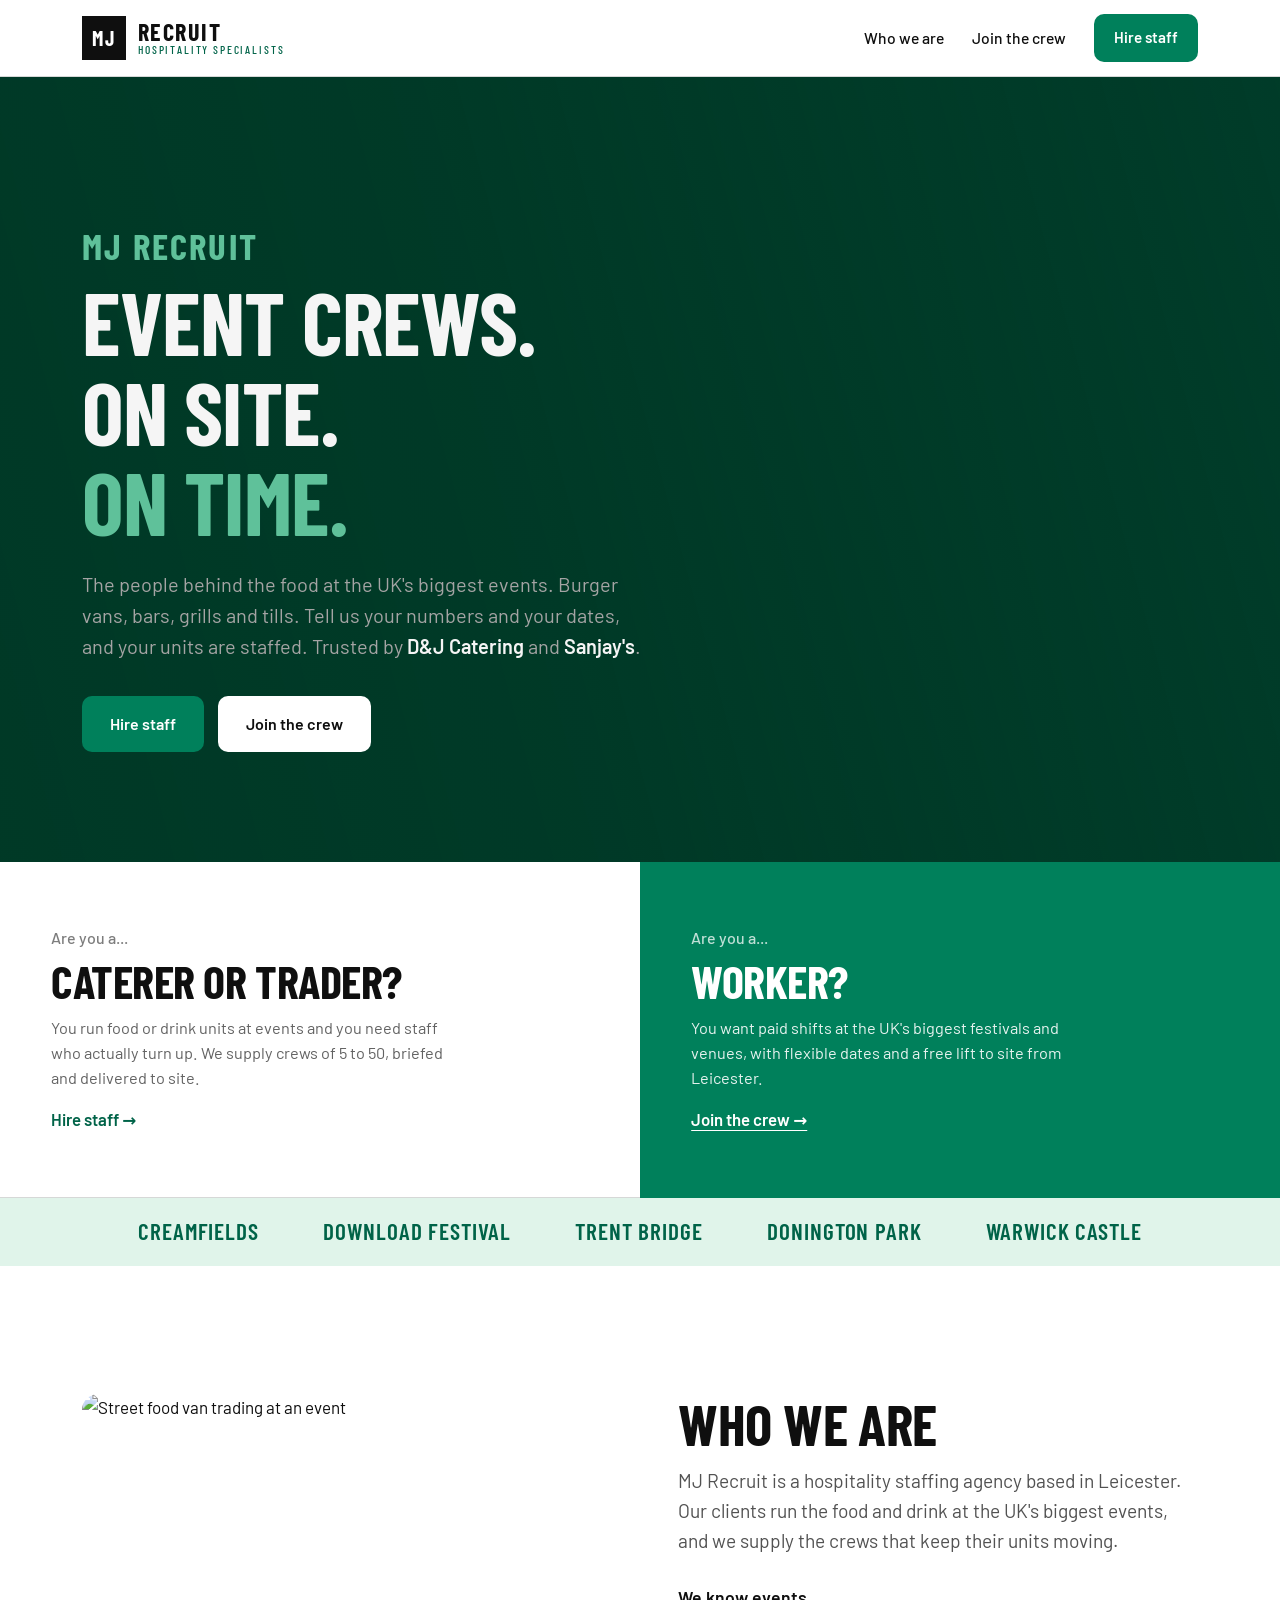
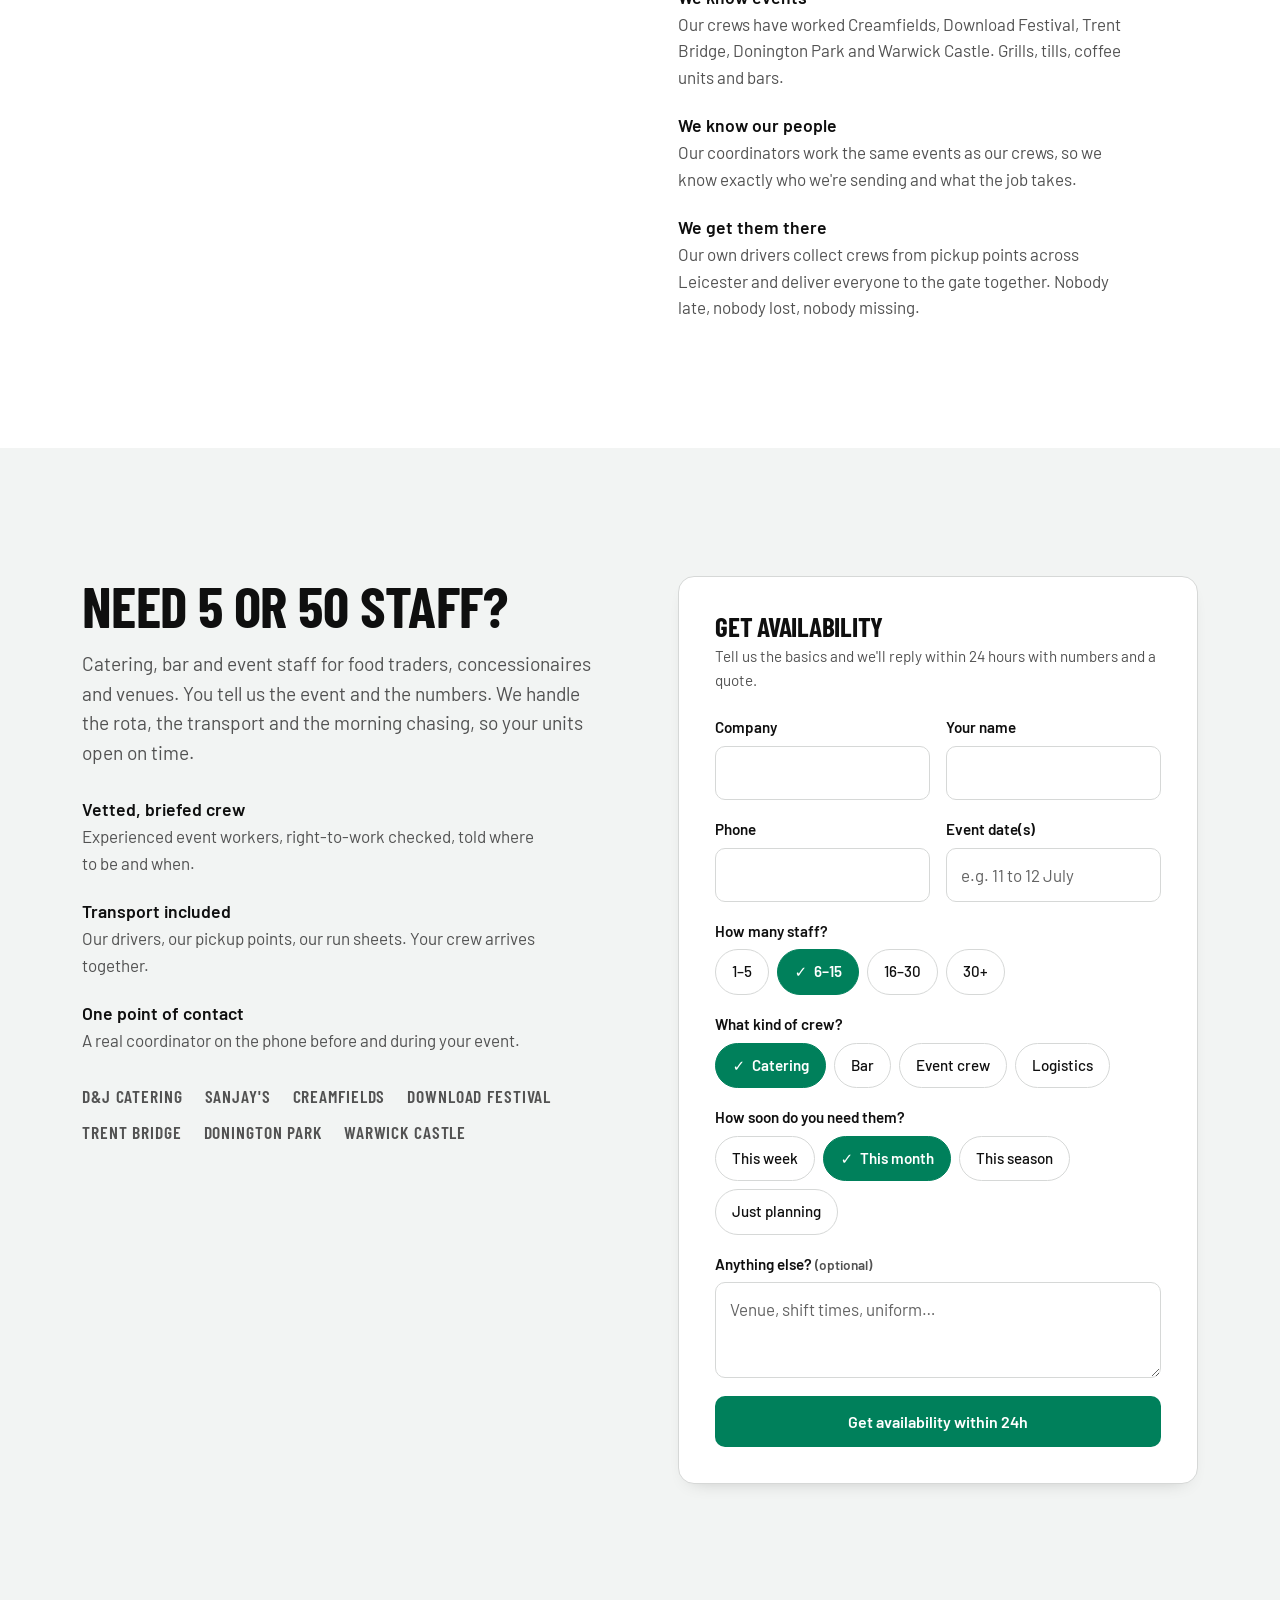
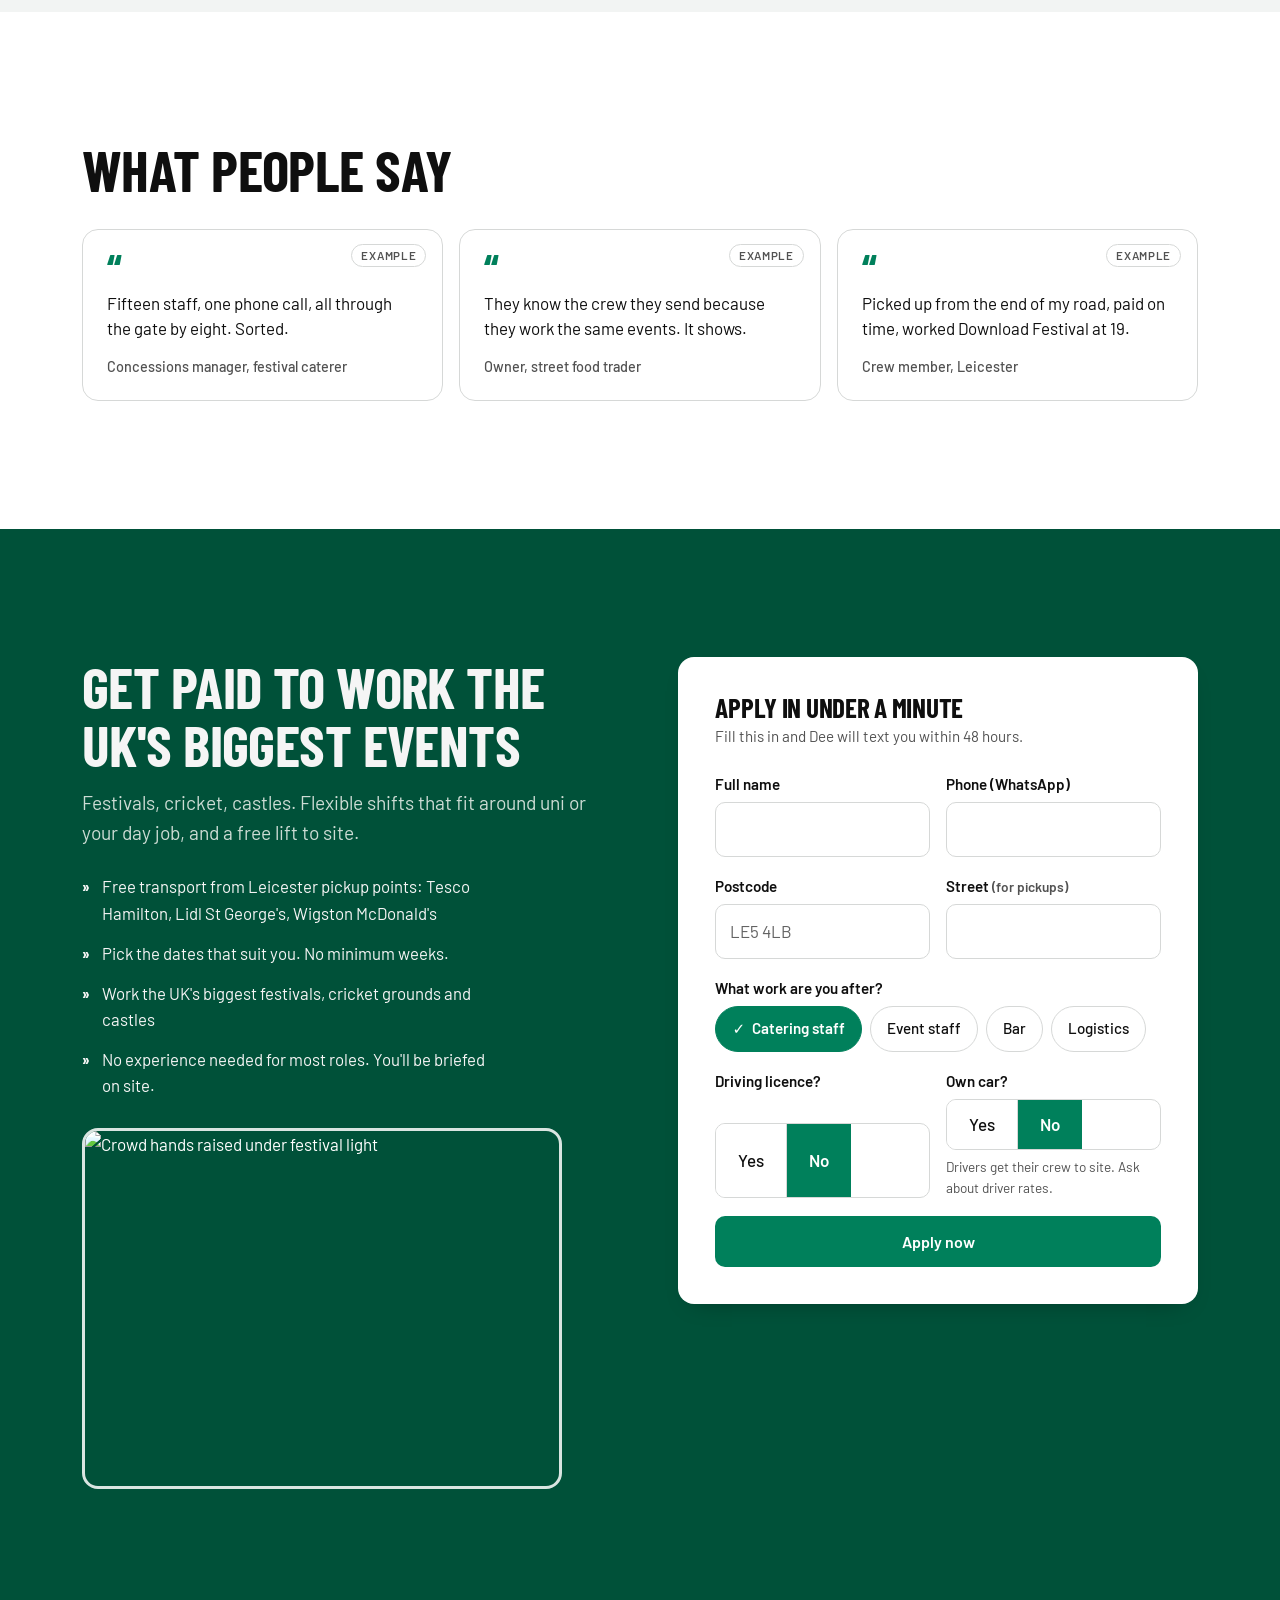
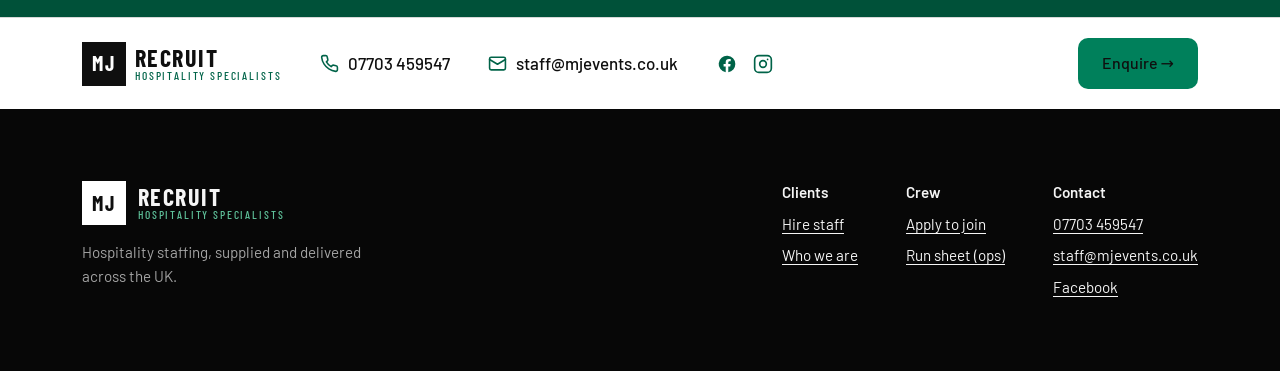
==== index.html @ 88cf54e8 "Apply full critique fixes: app truth + safety, honest WhatsApp submit, polish Run sheet can no longe" ====
<!DOCTYPE html>
<html lang="en-GB">
<head>
<meta charset="UTF-8">
<meta name="viewport" content="width=device-width, initial-scale=1.0">
<title>MJ Recruit · Hospitality staffing for the UK's biggest events</title>
<meta name="description" content="MJ Recruit supplies the crews behind the food at the UK's biggest events. Staff for catering units, bars and grills at Creamfields, Download Festival, Trent Bridge and more. Based in Leicester.">
<meta property="og:title" content="MJ Recruit · Event crews. On site. On time.">
<meta property="og:description" content="Staff for catering units, bars and grills at the UK's biggest events. Crews supplied and delivered to site. Trusted by D&J Catering.">
<meta property="og:type" content="website">
<meta property="og:url" content="https://frompaulxam-gif.github.io/mj-recruitment/">
<meta property="og:image" content="https://images.unsplash.com/photo-1470229722913-7c0e2dbbafd3?auto=format&fit=crop&w=1200&h=630&q=70">
<meta name="twitter:card" content="summary_large_image">
<link rel="icon" href="data:image/svg+xml,%3Csvg xmlns='http://www.w3.org/2000/svg' viewBox='0 0 64 64'%3E%3Crect width='64' height='64' fill='%23161616'/%3E%3Ctext x='32' y='42' font-family='Arial, Helvetica, sans-serif' font-size='24' font-weight='bold' fill='%23ffffff' text-anchor='middle' letter-spacing='1'%3EMJ%3C/text%3E%3C/svg%3E">
<link rel="preconnect" href="https://fonts.googleapis.com">
<link rel="preconnect" href="https://fonts.gstatic.com" crossorigin>
<link href="https://fonts.googleapis.com/css2?family=Barlow+Condensed:wght@500;600;700&family=Barlow:wght@400;500;600&display=swap" rel="stylesheet">
<link rel="stylesheet" href="assets/style.css">
<link rel="stylesheet" href="assets/site.css">
<style>
  .hero .photo { --hero-img: url("https://images.unsplash.com/photo-1470229722913-7c0e2dbbafd3?auto=format&fit=crop&w=1600&q=70"); }
</style>
</head>
<body>

<header class="site-header">
  <div class="inner">
    <a class="mark" href="#top" aria-label="MJ Recruit home">
      <span class="mj-box" aria-hidden="true">MJ</span>
      <span class="wordmark">Recruit<small>Hospitality specialists</small></span>
    </a>
    <nav class="site-nav" aria-label="Main">
      <a class="nav-link nav-secondary" href="#about">Who we are</a>
      <a class="nav-link" href="#crew">Join the crew</a>
      <a class="btn btn-brand" href="#clients">Hire staff</a>
    </nav>
  </div>
</header>

<main id="top">

  <!-- ============ HERO ============ -->
  <section class="hero on-dark">
    <div class="photo" role="img" aria-label="Festival crowd under stage lights"></div>
    <div class="inner">
      <p class="brand-line">MJ Recruit</p>
      <h1>Event crews.<br>On site.<br><span class="hl">On time.</span></h1>
      <p class="sub">The people behind the food at the UK's biggest events. Burger vans,
        bars, grills and tills. Tell us your numbers and your dates, and your units are
        staffed. Trusted by <strong>D&amp;J Catering</strong> and <strong>Sanjay's</strong>.</p>
      <div class="cta-row">
        <a class="btn btn-brand" href="#clients">Hire staff</a>
        <a class="btn btn-light" href="#crew">Join the crew</a>
      </div>
    </div>
  </section>

  <!-- ============ TWO DOORS ============ -->
  <section class="doors" aria-label="Choose your path">
    <a class="door door-dark" href="#clients">
      <small>Are you a...</small>
      <h2>Caterer or trader?</h2>
      <p>You run food or drink units at events and you need staff who actually turn up.
        We supply crews of 5 to 50, briefed and delivered to site.</p>
      <span class="go">Hire staff →</span>
    </a>
    <a class="door door-green" href="#crew">
      <small>Are you a...</small>
      <h2>Worker?</h2>
      <p>You want paid shifts at the UK's biggest festivals and venues, with flexible
        dates and a free lift to site from Leicester.</p>
      <span class="go">Join the crew →</span>
    </a>
  </section>

  <div class="venues" aria-label="Events our crews have worked">
    <div class="row">
      <span>Creamfields</span>
      <span>Download Festival</span>
      <span>Trent Bridge</span>
      <span>Donington Park</span>
      <span>Warwick Castle</span>
    </div>
  </div>

  <!-- ============ WHO WE ARE ============ -->
  <section class="band" id="about">
    <div class="inner split">
      <div class="about-photo reveal">
        <img src="https://images.unsplash.com/photo-1565123409695-7b5ef63a2efb?auto=format&fit=crop&w=1200&q=80"
             alt="Street food van trading at an event" loading="lazy">
      </div>
      <div class="reveal">
        <h2>Who we are</h2>
        <p class="lede">MJ Recruit is a hospitality staffing agency based in Leicester.
          Our clients run the food and drink at the UK's biggest events, and we supply
          the crews that keep their units moving.</p>
        <div class="points">
          <p class="pt"><strong>We know events</strong>
            <span>Our crews have worked Creamfields, Download Festival, Trent Bridge,
            Donington Park and Warwick Castle. Grills, tills, coffee units and bars.</span></p>
          <p class="pt"><strong>We know our people</strong>
            <span>Our coordinators work the same events as our crews, so we know exactly
            who we're sending and what the job takes.</span></p>
          <p class="pt"><strong>We get them there</strong>
            <span>Our own drivers collect crews from pickup points across Leicester and
            deliver everyone to the gate together. Nobody late, nobody lost, nobody missing.</span></p>
        </div>
      </div>
    </div>
  </section>

  <!-- ============ FOR CLIENTS ============ -->
  <section class="band band-alt" id="clients">
    <div class="inner split">
      <div class="sticky-copy reveal">
        <h2>Need 5 or 50 staff?</h2>
        <p class="lede">Catering, bar and event staff for food traders, concessionaires
          and venues. You tell us the event and the numbers. We handle the rota, the
          transport and the morning chasing, so your units open on time.</p>
        <div class="points">
          <p class="pt"><strong>Vetted, briefed crew</strong>
            <span>Experienced event workers, right-to-work checked, told where to be and when.</span></p>
          <p class="pt"><strong>Transport included</strong>
            <span>Our drivers, our pickup points, our run sheets. Your crew arrives together.</span></p>
          <p class="pt"><strong>One point of contact</strong>
            <span>A real coordinator on the phone before and during your event.</span></p>
        </div>
        <p class="client-names" aria-label="Clients and venues">
          <span>D&amp;J Catering</span><span>Sanjay's</span><span>Creamfields</span>
          <span>Download Festival</span><span>Trent Bridge</span>
          <span>Donington Park</span><span>Warwick Castle</span>
        </p>
      </div>

      <div class="form-card reveal">
        <h3>Get availability</h3>
        <p class="reply-note">Tell us the basics and we'll reply within 24 hours with numbers and a quote.</p>
        <form id="client-form" novalidate>
          <div class="grid2">
            <div class="field">
              <label for="cf-company">Company</label>
              <input id="cf-company" name="company" autocomplete="organization" required>
              <span class="err-msg">Needed so we know who's asking</span>
            </div>
            <div class="field">
              <label for="cf-name">Your name</label>
              <input id="cf-name" name="name" autocomplete="name" required>
              <span class="err-msg">Please add your name</span>
            </div>
            <div class="field">
              <label for="cf-phone">Phone</label>
              <input id="cf-phone" name="phone" type="tel" autocomplete="tel" inputmode="tel" required>
              <span class="err-msg">We reply by phone, so please add a number</span>
            </div>
            <div class="field">
              <label for="cf-date">Event date(s)</label>
              <input id="cf-date" name="dates" placeholder="e.g. 11 to 12 July">
            </div>
          </div>
          <div class="field">
            <label>How many staff?</label>
            <div class="chips" data-single>
              <button type="button" class="chip" aria-pressed="false">1–5</button>
              <button type="button" class="chip" aria-pressed="true">6–15</button>
              <button type="button" class="chip" aria-pressed="false">16–30</button>
              <button type="button" class="chip" aria-pressed="false">30+</button>
            </div>
          </div>
          <div class="field">
            <label>What kind of crew?</label>
            <div class="chips">
              <button type="button" class="chip" aria-pressed="true">Catering</button>
              <button type="button" class="chip" aria-pressed="false">Bar</button>
              <button type="button" class="chip" aria-pressed="false">Event crew</button>
              <button type="button" class="chip" aria-pressed="false">Logistics</button>
            </div>
          </div>
          <div class="field">
            <label>How soon do you need them?</label>
            <div class="chips" data-single>
              <button type="button" class="chip" aria-pressed="false">This week</button>
              <button type="button" class="chip" aria-pressed="true">This month</button>
              <button type="button" class="chip" aria-pressed="false">This season</button>
              <button type="button" class="chip" aria-pressed="false">Just planning</button>
            </div>
          </div>
          <div class="field">
            <label for="cf-notes">Anything else? <span class="hint">(optional)</span></label>
            <textarea id="cf-notes" name="notes" placeholder="Venue, shift times, uniform…"></textarea>
          </div>
          <button class="btn btn-brand" type="submit" style="width:100%">Get availability within 24h</button>
        </form>
        <div class="form-success" role="status">
          <h3>Ready to send ✓</h3>
          <p>Tap below and your enquiry lands straight in MJ's WhatsApp. You'll hear back within 24 hours with availability and a quote.</p>
          <p class="echo" style="font-size: 0.9rem; color: var(--muted); margin-top: 8px;"></p>
          <a class="btn btn-brand wa-send" href="https://wa.me/447703459547" style="margin-top: 16px; width: 100%;">Send on WhatsApp</a>
          <p style="font-size: 0.88rem; margin-top: 12px;">No WhatsApp? <a class="mail-send" href="mailto:staff@mjevents.co.uk">Email it instead</a></p>
        </div>
      </div>
    </div>
  </section>

  <!-- ============ WHAT CLIENTS SAY ============
  Example quotes with generic attributions. Swap for real ones from D&J /
  Sanjay's / crew as they arrive; never attribute an invented quote to a
  real named company. -->
  <section class="band" id="reviews">
    <div class="inner">
      <h2 class="reveal">What people say</h2>
      <div class="quotes reveal">
        <blockquote class="q">
          <span class="ex">example</span>
          Fifteen staff, one phone call, all through the gate by eight. Sorted.
          <footer>Concessions manager, festival caterer</footer>
        </blockquote>
        <blockquote class="q">
          <span class="ex">example</span>
          They know the crew they send because they work the same events. It shows.
          <footer>Owner, street food trader</footer>
        </blockquote>
        <blockquote class="q">
          <span class="ex">example</span>
          Picked up from the end of my road, paid on time, worked Download Festival at 19.
          <footer>Crew member, Leicester</footer>
        </blockquote>
      </div>
    </div>
  </section>

  <!-- ============ JOIN THE CREW ============ -->
  <section class="band band-brand on-dark" id="crew">
    <div class="inner split">
      <div class="sticky-copy reveal">
        <h2>Get paid to work the UK's biggest events</h2>
        <p class="lede">Festivals, cricket, castles. Flexible shifts that fit around uni
          or your day job, and a free lift to site.</p>
        <ul class="perks">
          <li>Free transport from Leicester pickup points: Tesco Hamilton, Lidl St George's, Wigston McDonald's</li>
          <li>Pick the dates that suit you. No minimum weeks.</li>
          <li>Work the UK's biggest festivals, cricket grounds and castles</li>
          <li>No experience needed for most roles. You'll be briefed on site.</li>
        </ul>
        <div class="crew-photo" style="margin-top: 30px; max-width: 480px;">
          <img src="https://images.unsplash.com/photo-1478147427282-58a87a120781?auto=format&fit=crop&w=1200&q=80"
               alt="Crowd hands raised under festival light" loading="lazy">
        </div>
      </div>

      <div class="form-card reveal">
        <h3>Apply in under a minute</h3>
        <p class="reply-note">Fill this in and Dee will text you within 48 hours.</p>
        <form id="crew-form" novalidate>
          <div class="grid2">
            <div class="field">
              <label for="wf-name">Full name</label>
              <input id="wf-name" name="name" autocomplete="name" required>
              <span class="err-msg">Please add your name</span>
            </div>
            <div class="field">
              <label for="wf-phone">Phone (WhatsApp)</label>
              <input id="wf-phone" name="phone" type="tel" autocomplete="tel" inputmode="tel" required>
              <span class="err-msg">We sort shifts on WhatsApp, so we need your number</span>
            </div>
            <div class="field">
              <label for="wf-postcode">Postcode</label>
              <input id="wf-postcode" name="postcode" autocomplete="postal-code" placeholder="LE5 4LB" required>
              <span class="err-msg">Needed to plan your nearest pickup point</span>
            </div>
            <div class="field">
              <label for="wf-street">Street <span class="hint">(for pickups)</span></label>
              <input id="wf-street" name="street" autocomplete="street-address">
            </div>
          </div>
          <div class="field">
            <label>What work are you after?</label>
            <div class="chips">
              <button type="button" class="chip" aria-pressed="true">Catering staff</button>
              <button type="button" class="chip" aria-pressed="false">Event staff</button>
              <button type="button" class="chip" aria-pressed="false">Bar</button>
              <button type="button" class="chip" aria-pressed="false">Logistics</button>
            </div>
          </div>
          <div class="grid2">
            <div class="field">
              <label id="lbl-licence">Driving licence?</label>
              <div class="seg" role="group" aria-labelledby="lbl-licence">
                <button type="button" aria-pressed="false">Yes</button>
                <button type="button" aria-pressed="true">No</button>
              </div>
            </div>
            <div class="field">
              <label id="lbl-car">Own car?</label>
              <div class="seg" role="group" aria-labelledby="lbl-car">
                <button type="button" aria-pressed="false">Yes</button>
                <button type="button" aria-pressed="true">No</button>
              </div>
              <span class="hint">Drivers get their crew to site. Ask about driver rates.</span>
            </div>
          </div>
          <button class="btn btn-brand" type="submit" style="width:100%">Apply now</button>
        </form>
        <div class="form-success" role="status">
          <h3>Ready to send ✓</h3>
          <p>Tap below and your application lands straight in MJ's WhatsApp. Dee will text you back within 48 hours about your first dates.</p>
          <p class="echo" style="font-size: 0.9rem; color: var(--muted); margin-top: 8px;"></p>
          <a class="btn btn-brand wa-send" href="https://wa.me/447703459547" style="margin-top: 16px; width: 100%;">Send application on WhatsApp</a>
          <p style="font-size: 0.88rem; margin-top: 12px;">No WhatsApp? <a class="mail-send" href="mailto:staff@mjevents.co.uk">Email it instead</a></p>
        </div>
      </div>
    </div>
  </section>

</main>

<!-- ============ CONTACT BAR ============ -->
<div class="contact-bar">
  <div class="inner">
    <a class="mark" href="#top" aria-label="MJ Recruit home">
      <span class="mj-box" aria-hidden="true">MJ</span>
      <span class="wordmark">Recruit<small>Hospitality specialists</small></span>
    </a>
    <a href="tel:+447703459547">
      <svg viewBox="0 0 24 24" width="19" height="19" fill="none" stroke="currentColor" stroke-width="2" stroke-linecap="round" stroke-linejoin="round" aria-hidden="true"><path d="M22 16.92v3a2 2 0 0 1-2.18 2 19.79 19.79 0 0 1-8.63-3.07 19.5 19.5 0 0 1-6-6 19.79 19.79 0 0 1-3.07-8.67A2 2 0 0 1 4.11 2h3a2 2 0 0 1 2 1.72c.13.96.36 1.9.7 2.81a2 2 0 0 1-.45 2.11L8.09 9.91a16 16 0 0 0 6 6l1.27-1.27a2 2 0 0 1 2.11-.45c.91.34 1.85.57 2.81.7A2 2 0 0 1 22 16.92z"/></svg>
      07703 459547</a>
    <a href="mailto:staff@mjevents.co.uk">
      <svg viewBox="0 0 24 24" width="19" height="19" fill="none" stroke="currentColor" stroke-width="2" stroke-linecap="round" stroke-linejoin="round" aria-hidden="true"><rect x="2" y="4" width="20" height="16" rx="2"/><path d="m22 7-10 6L2 7"/></svg>
      staff@mjevents.co.uk</a>
    <span class="icons">
      <a href="https://www.facebook.com/eventstreetfoodcatering/" aria-label="Facebook">
        <svg viewBox="0 0 24 24" width="20" height="20" fill="currentColor" aria-hidden="true"><path d="M22 12a10 10 0 1 0-11.56 9.88v-6.99H7.9V12h2.54V9.8c0-2.5 1.49-3.89 3.77-3.89 1.09 0 2.23.2 2.23.2v2.46h-1.26c-1.24 0-1.63.77-1.63 1.56V12h2.78l-.45 2.89h-2.33v6.99A10 10 0 0 0 22 12z"/></svg></a>
      <a href="#" aria-label="Instagram (coming soon)" title="Instagram coming soon — swap in the real handle here">
        <svg viewBox="0 0 24 24" width="20" height="20" fill="none" stroke="currentColor" stroke-width="2" stroke-linecap="round" stroke-linejoin="round" aria-hidden="true"><rect x="2" y="2" width="20" height="20" rx="5"/><circle cx="12" cy="12" r="4"/><line x1="17.5" y1="6.5" x2="17.5" y2="6.5"/></svg></a>
    </span>
    <a class="btn btn-brand" href="#clients">Enquire →</a>
  </div>
</div>

<footer class="site-footer">
  <div class="inner">
    <div>
      <a class="mark mark-inverse" href="#top">
        <span class="mj-box" aria-hidden="true">MJ</span>
        <span class="wordmark">Recruit<small>Hospitality specialists</small></span>
      </a>
      <p style="margin-top: 16px; max-width: 34ch;">Hospitality staffing, supplied and delivered across the UK.</p>
    </div>
    <div class="cols">
      <div>
        <strong>Clients</strong>
        <a href="#clients">Hire staff</a>
        <a href="#about">Who we are</a>
      </div>
      <div>
        <strong>Crew</strong>
        <a href="#crew">Apply to join</a>
        <a href="app.html">Run sheet (ops)</a>
      </div>
      <div>
        <strong>Contact</strong>
        <a href="tel:+447703459547">07703 459547</a>
        <a href="mailto:staff@mjevents.co.uk">staff@mjevents.co.uk</a>
        <a href="https://www.facebook.com/eventstreetfoodcatering/">Facebook</a>
      </div>
    </div>
  </div>
</footer>

<script src="assets/site.js?v=3"></script>
</body>
</html>
---- assets/style.css ----
/* MJ Recruit — design tokens + shared styles
   Colorway: green, white, black (matches the real MJ Recruit logo).

   BRAND GREEN: current values are matched by eye to the logo image.
   When the official logo file arrives, swap the four --brand* values below.
   The logo's "HOSPITALITY SPECIALISTS" tag samples close to a soft teal
   (roughly oklch(0.73 0.06 205)); the site uses a deeper green for
   contrast-safe buttons. Only these four lines need to change. */

:root {
  --bg:         oklch(1 0 0);
  --surface:    oklch(0.965 0.002 170);
  --ink:        oklch(0.17 0 0);
  --muted:      oklch(0.44 0 0);
  --brand:      oklch(0.53 0.115 165);  /* primary green — carries WHITE text (4.9:1) */
  --brand-soft: oklch(0.95 0.025 165);
  --brand-deep: oklch(0.44 0.10 168);   /* green for links/labels on white */
  --brand-bright: oklch(0.74 0.11 165); /* green accents on dark surfaces */
  --navy:       oklch(0.20 0 0);        /* badge black */
  --tarmac:     oklch(0.13 0 0);
  --tarmac-2:   oklch(0.19 0 0);
  --tarmac-3:   oklch(0.26 0 0);
  --line:       oklch(0.88 0.003 170);
  --line-dark:  oklch(0.30 0 0);
  --ok:         oklch(0.55 0.12 150);
  --warn:       oklch(0.58 0.16 30);
  --on-dark:    oklch(0.97 0 0);
  --on-dark-muted: oklch(0.72 0 0);

  --font-display: "Barlow Condensed", "Arial Narrow", sans-serif;
  --font-body: "Barlow", system-ui, sans-serif;

  --radius-ctl: 10px;
  --radius-card: 16px;

  --z-sticky: 20;
  --z-sheet-backdrop: 30;
  --z-sheet: 40;
  --z-toast: 50;

  --ease-out: cubic-bezier(0.22, 1, 0.36, 1);
}

* { margin: 0; padding: 0; box-sizing: border-box; }

[hidden] { display: none !important; }

html { scroll-behavior: smooth; }
@media (prefers-reduced-motion: reduce) { html { scroll-behavior: auto; } }

body {
  font-family: var(--font-body);
  font-size: 17px;
  line-height: 1.55;
  color: var(--ink);
  background: var(--bg);
  -webkit-font-smoothing: antialiased;
}

img { max-width: 100%; display: block; }

h1, h2, h3 {
  font-family: var(--font-display);
  font-weight: 700;
  line-height: 1.02;
  letter-spacing: -0.01em;
  text-wrap: balance;
  text-transform: uppercase;
}

p { max-width: 68ch; }

a { color: var(--brand-deep); text-decoration-thickness: 1px; text-underline-offset: 3px; }
a:hover { text-decoration-thickness: 2px; }

:focus-visible {
  outline: 3px solid var(--brand);
  outline-offset: 2px;
  border-radius: 4px;
}

::selection { background: var(--brand); color: #fff; }

/* ---------- Wordmark (recreates the MJ Recruit logo lockup) ---------- */

.mark {
  display: inline-flex;
  align-items: center;
  gap: 12px;
  text-decoration: none;
  color: inherit;
}
.mark .mj-box {
  width: 44px; height: 44px;
  background: var(--ink);
  color: #fff;
  display: grid; place-items: center;
  flex: none;
  font-family: var(--font-display);
  font-weight: 700;
  font-size: 1.3rem;
  letter-spacing: 0.08em;
}
.mark .wordmark {
  font-family: var(--font-display);
  font-weight: 700;
  font-size: 1.5rem;
  letter-spacing: 0.06em;
  text-transform: uppercase;
  line-height: 0.95;
}
.mark .wordmark small {
  display: block;
  font-weight: 500;
  font-size: 0.72rem;
  letter-spacing: 0.16em;
  color: var(--brand-deep);
}
/* inverse lockup for dark surfaces */
.mark-inverse .mj-box { background: #fff; color: var(--ink); }
.mark-inverse .wordmark { color: var(--on-dark); }
.mark-inverse .wordmark small { color: var(--brand-bright); }

/* ---------- Buttons ---------- */

.btn {
  display: inline-flex;
  align-items: center;
  justify-content: center;
  gap: 8px;
  font-family: var(--font-body);
  font-weight: 600;
  font-size: 1rem;
  padding: 14px 26px;
  border-radius: var(--radius-ctl);
  border: 2px solid transparent;
  cursor: pointer;
  text-decoration: none;
  transition: transform 120ms var(--ease-out), background 150ms, border-color 150ms, opacity 150ms;
  min-height: 48px;
}
.btn:active { transform: scale(0.98); }
.btn-brand { background: var(--brand); color: #fff; }
.btn-brand:hover { background: oklch(0.49 0.12 165); }
.btn-outline { background: transparent; color: inherit; border-color: currentColor; }
.btn-outline:hover { border-color: var(--brand); color: var(--brand-deep); }
.on-dark .btn-outline:hover { color: var(--brand-bright); }
.btn-light { background: #fff; color: var(--ink); }
.btn-light:hover { background: oklch(0.92 0.005 170); }
.btn-dark { background: var(--tarmac); color: var(--on-dark); }
.btn-dark:hover { background: var(--tarmac-2); }
.btn[disabled] { opacity: 0.45; cursor: not-allowed; }
.btn:focus-visible { outline-offset: 3px; }

/* ---------- Forms ---------- */

.field { display: grid; gap: 6px; margin-bottom: 18px; }
.field label { font-weight: 600; font-size: 0.95rem; }
.field .hint { font-size: 0.85rem; color: var(--muted); }
.field input, .field select, .field textarea {
  font: inherit;
  color: var(--ink);
  padding: 13px 14px;
  border: 1.5px solid var(--line);
  border-radius: var(--radius-ctl);
  background: var(--bg);
  width: 100%;
  min-height: 48px;
  transition: border-color 150ms;
}
.field textarea { min-height: 96px; resize: vertical; }
.field input::placeholder, .field textarea::placeholder { color: oklch(0.50 0 0); }
.field input:focus, .field select:focus, .field textarea:focus {
  outline: none;
  border-color: var(--brand-deep);
  box-shadow: 0 0 0 3px oklch(0.55 0.12 165 / 0.25);
}
.field input.error { border-color: var(--warn); }
.field .err-msg { font-size: 0.9rem; font-weight: 500; color: var(--warn); display: none; }
.field.has-error .err-msg { display: block; }

/* Chip groups — selection over free text (uxify 2.8) */
.chips { display: flex; flex-wrap: wrap; gap: 8px; }
.chip {
  font: inherit;
  font-weight: 500;
  font-size: 0.95rem;
  padding: 10px 16px;
  border-radius: 999px;
  border: 1.5px solid var(--line);
  background: var(--bg);
  color: var(--ink);
  cursor: pointer;
  min-height: 44px;
  display: inline-flex;
  align-items: center;
  gap: 7px;
  transition: background 130ms, border-color 130ms, transform 120ms var(--ease-out);
}
.chip:active { transform: scale(0.96); }
.chip[aria-pressed="true"] {
  background: var(--brand);
  border-color: var(--brand);
  color: #fff;
  font-weight: 600;
}
.chip[aria-pressed="true"]::before { content: "✓"; font-weight: 700; }

/* Toggle pair (yes/no) */
.seg {
  display: inline-flex;
  border: 1.5px solid var(--line);
  border-radius: var(--radius-ctl);
  overflow: hidden;
}
.seg button {
  font: inherit; font-weight: 500;
  padding: 11px 22px;
  min-height: 46px;
  background: var(--bg);
  border: none;
  cursor: pointer;
  color: var(--ink);
}
.seg button + button { border-left: 1.5px solid var(--line); }
.seg button[aria-pressed="true"] { background: var(--brand); color: #fff; font-weight: 600; }

/* Success state */
.form-success {
  display: none;
  text-align: left;
  padding: 28px;
  border: 1.5px solid var(--ok);
  border-radius: var(--radius-card);
  background: oklch(0.97 0.02 150);
}
.form-success h3 { font-size: 1.6rem; margin-bottom: 6px; }
.form-success p { color: var(--muted); }
form.submitted { display: none; }
form.submitted + .form-success { display: block; }

/* ---------- Toast ---------- */
.toast {
  position: fixed;
  left: 50%; bottom: 24px;
  transform: translateX(-50%) translateY(8px);
  background: var(--tarmac);
  color: var(--on-dark);
  padding: 12px 20px;
  border-radius: 999px;
  font-weight: 500;
  z-index: var(--z-toast);
  opacity: 0;
  pointer-events: none;
  transition: opacity 200ms, transform 200ms var(--ease-out);
}
.toast.show { opacity: 1; transform: translateX(-50%) translateY(0); }

@media (prefers-reduced-motion: reduce) {
  .btn, .chip, .toast { transition: opacity 150ms; }
  .btn:active, .chip:active { transform: none; }
}
---- assets/site.css ----
/* Marketing page styles */

/* ---------- Header (white, like the logo's home turf) ---------- */
.site-header {
  position: sticky;
  top: 0;
  z-index: var(--z-sticky);
  background: var(--bg);
  color: var(--ink);
  border-bottom: 1px solid var(--line);
}
.site-header .inner {
  max-width: 1180px;
  margin: 0 auto;
  padding: 14px clamp(18px, 4vw, 32px);
  display: flex;
  align-items: center;
  gap: 24px;
}
.site-nav { margin-left: auto; display: flex; align-items: center; gap: clamp(14px, 2.5vw, 28px); }
.site-nav a.nav-link {
  color: var(--ink);
  text-decoration: none;
  font-weight: 500;
  font-size: 0.98rem;
}
.site-nav a.nav-link:hover { color: var(--brand-deep); }
.site-nav .btn { padding: 10px 18px; min-height: 42px; font-size: 0.95rem; white-space: nowrap; }
@media (max-width: 560px) {
  .site-nav a.nav-secondary { display: none; }
  .mark .wordmark { font-size: 1.3rem; }
  .mark .mj-box { width: 40px; height: 40px; font-size: 1.15rem; }
}

/* ---------- Hero ---------- */
.hero {
  position: relative;
  background: oklch(0.32 0.075 168);
  color: var(--on-dark);
  overflow: hidden;
}
.hero .photo {
  position: absolute;
  inset: 0;
  z-index: 0;
  background-image: var(--hero-img);
  background-size: cover;
  background-position: center 30%;
  filter: grayscale(1) contrast(1.05);
}
.hero::before {
  content: "";
  position: absolute;
  inset: 0;
  z-index: 1;
  background: linear-gradient(75deg, oklch(0.30 0.075 168 / 0.97) 0%, oklch(0.30 0.075 168 / 0.86) 42%, oklch(0.30 0.075 168 / 0.45) 100%);
}
.hero .inner { z-index: 2; }
.hero .sub { color: oklch(0.90 0.02 165); }
.hero .inner {
  position: relative;
  max-width: 1180px;
  margin: 0 auto;
  padding: clamp(72px, 12vw, 150px) clamp(18px, 4vw, 32px) clamp(56px, 9vw, 110px);
}
.hero .brand-line {
  font-family: var(--font-display);
  font-weight: 700;
  font-size: clamp(1.5rem, 3.5vw, 2.3rem);
  line-height: 1;
  text-transform: uppercase;
  letter-spacing: 0.06em;
  color: var(--brand-bright);
  margin-bottom: 14px;
}
.hero h1 {
  font-size: clamp(3.1rem, 9.5vw, 5.5rem);
  max-width: 12ch;
}
.hero h1 .hl { color: var(--brand-bright); }
.hero .sub {
  margin-top: 22px;
  font-size: clamp(1.05rem, 2vw, 1.25rem);
  color: var(--on-dark-muted);
  max-width: 52ch;
}
.hero .sub strong { color: var(--on-dark); font-weight: 600; }
.hero .cta-row { margin-top: 34px; display: flex; flex-wrap: wrap; gap: 14px; }

.hero .inner > * { animation: hero-rise 640ms var(--ease-out) backwards; }
.hero .inner > *:nth-child(2) { animation-delay: 90ms; }
.hero .inner > *:nth-child(3) { animation-delay: 180ms; }
.hero .inner > *:nth-child(4) { animation-delay: 270ms; }
@keyframes hero-rise {
  from { opacity: 0; transform: translateY(18px); }
  to { opacity: 1; transform: none; }
}
@media (prefers-reduced-motion: reduce) {
  .hero .inner > * { animation: none; }
}

/* Venue ticker */
.venues {
  background: var(--brand-soft);
  padding: 16px 0;
  overflow: hidden;
}
.venues .row span { color: var(--brand-deep); }
.venues .row {
  display: flex;
  flex-wrap: wrap;
  justify-content: center;
  column-gap: clamp(24px, 5vw, 64px);
  row-gap: 4px;
  max-width: 1180px;
  margin: 0 auto;
  padding: 0 18px;
  font-family: var(--font-display);
  font-weight: 600;
  font-size: clamp(1.05rem, 2.4vw, 1.45rem);
  text-transform: uppercase;
  letter-spacing: 0.04em;
}
.venues .row span::after { content: ""; }

/* ---------- Shared band layout ---------- */
.band { padding: clamp(64px, 10vw, 128px) 0; }
.band .inner { max-width: 1180px; margin: 0 auto; padding: 0 clamp(18px, 4vw, 32px); }
.band h2 { font-size: clamp(2.2rem, 5.5vw, 3.6rem); margin-bottom: 14px; }
.band .lede { font-size: clamp(1.05rem, 2vw, 1.2rem); color: var(--muted); max-width: 56ch; }

.band-dark { background: var(--tarmac); color: var(--on-dark); }
.band-dark .lede { color: var(--on-dark-muted); }
.band-brand { background: oklch(0.38 0.09 168); color: var(--on-dark); }
.band-brand .lede { color: oklch(0.88 0.02 165); }
.band-brand .points .pt span { color: oklch(0.85 0.02 165); }
.band-alt { background: var(--surface); }

/* ---------- Client band ---------- */
.split {
  display: grid;
  gap: clamp(36px, 6vw, 80px);
  grid-template-columns: 1fr;
  align-items: start;
}
@media (min-width: 880px) {
  .split { grid-template-columns: 1fr 1fr; }
  .split .sticky-copy { position: sticky; top: 96px; }
}
.points { margin-top: 28px; display: grid; gap: 22px; max-width: 46ch; }
.points .pt strong { display: block; font-size: 1.1rem; font-weight: 600; }
.points .pt span { color: var(--muted); }
.band-dark .points .pt span { color: var(--on-dark-muted); }

.client-names {
  margin-top: 30px;
  font-family: var(--font-display);
  font-weight: 600;
  text-transform: uppercase;
  letter-spacing: 0.05em;
  font-size: 1.1rem;
  color: var(--muted);
  display: flex; flex-wrap: wrap; gap: 8px 22px;
}

.form-card {
  background: var(--bg);
  color: var(--ink); /* the card is white even inside dark/green bands */
  border: 1.5px solid var(--line);
  border-radius: var(--radius-card);
  padding: clamp(22px, 4vw, 36px);
  box-shadow: 0 8px 20px -14px oklch(0 0 0 / 0.30);
}
.form-card h3 { font-size: 1.7rem; margin-bottom: 4px; }
.form-card .reply-note { color: var(--muted); font-size: 0.95rem; margin-bottom: 24px; }
.form-card .grid2 { display: grid; gap: 0 16px; grid-template-columns: 1fr; }
@media (min-width: 520px) { .form-card .grid2 { grid-template-columns: 1fr 1fr; } }

/* ---------- Crew band (amber) ---------- */
.band-brand .crew-photo {
  border-radius: var(--radius-card);
  overflow: hidden;
  border: 3px solid oklch(1 0 0 / 0.85);
}
.band-brand .crew-photo img { filter: brightness(1.15); }
.band-brand .crew-photo img { width: 100%; height: 100%; object-fit: cover; aspect-ratio: 4/3; }
.perks { margin-top: 26px; display: grid; gap: 14px; font-size: 1.05rem; max-width: 46ch; }
.perks li { list-style: none; display: flex; gap: 12px; align-items: baseline; }
.perks li::before {
  content: "»";
  font-family: var(--font-display);
  font-weight: 700;
  flex: none;
}
.band-brand .form-card { border-color: transparent; box-shadow: 0 10px 24px -16px oklch(0 0 0 / 0.45); }


/* ---------- Quotes ---------- */
.quotes {
  display: grid;
  gap: 16px;
  grid-template-columns: repeat(auto-fit, minmax(280px, 1fr));
  margin-top: 30px;
}
.quotes .q {
  background: var(--bg);
  border: 1.5px solid var(--line);
  border-radius: var(--radius-card);
  padding: 26px 24px 22px;
  font-size: 1.06rem;
  line-height: 1.5;
}
.quotes .q::before {
  content: "“";
  display: block;
  font-family: var(--font-display);
  font-weight: 700;
  font-size: 2.6rem;
  line-height: 0.6;
  color: var(--brand);
  margin-bottom: 10px;
}
.quotes .q footer {
  margin-top: 14px;
  color: var(--muted);
  font-size: 0.9rem;
  font-weight: 500;
}
.quotes .q { position: relative; }
.quotes .q .ex {
  position: absolute;
  top: 14px; right: 16px;
  font-size: 0.72rem;
  font-weight: 600;
  letter-spacing: 0.06em;
  text-transform: uppercase;
  color: var(--muted);
  border: 1px solid var(--line);
  border-radius: 999px;
  padding: 2px 9px;
}

/* ---------- Two doors (Are you a...) ---------- */
.doors { display: grid; grid-template-columns: 1fr; }
@media (min-width: 760px) { .doors { grid-template-columns: 1fr 1fr; } }
.door {
  display: block;
  padding: clamp(36px, 6vw, 64px) clamp(18px, 4vw, 56px);
  text-decoration: none;
  transition: filter 150ms;
}
.door:hover { filter: brightness(1.12); }
.door small {
  display: block;
  font-weight: 500;
  font-size: 1rem;
  opacity: 0.75;
  margin-bottom: 6px;
}
.door h2 { font-size: clamp(2rem, 4.5vw, 2.9rem); margin-bottom: 10px; }
.door p { margin-bottom: 16px; max-width: 44ch; font-size: 1.02rem; opacity: 0.9; }
.door .go { font-weight: 600; font-size: 1.05rem; }
.door-dark { background: var(--bg); color: var(--ink); border-bottom: 1px solid var(--line); }
.door-dark small { color: var(--muted); }
.door-dark p { color: var(--muted); }
.door-dark .go { color: var(--brand-deep); }
.door-green { background: var(--brand); color: #fff; }
.door-green .go { color: #fff; text-decoration: underline; text-underline-offset: 4px; }

/* ---------- About photo ---------- */
.about-photo img {
  width: 100%;
  border-radius: var(--radius-card);
  aspect-ratio: 4/3;
  object-fit: cover;
}

/* ---------- Contact bar (pre-footer, D&J style) ---------- */
.contact-bar {
  background: var(--bg);
  border-top: 1px solid var(--line);
  padding: 20px 0;
}
.contact-bar .inner {
  max-width: 1180px;
  margin: 0 auto;
  padding: 0 clamp(18px, 4vw, 32px);
  display: flex;
  align-items: center;
  flex-wrap: wrap;
  gap: 18px clamp(18px, 3vw, 40px);
}
.contact-bar a { color: var(--ink); text-decoration: none; font-weight: 500; display: inline-flex; align-items: center; gap: 9px; }
.contact-bar a:hover { color: var(--brand-deep); }
.contact-bar a svg { color: var(--brand-deep); flex: none; }
.contact-bar .icons { display: flex; gap: 16px; }
.contact-bar .btn { margin-left: auto; padding: 11px 22px; min-height: 44px; }
@media (max-width: 720px) {
  .contact-bar .btn { margin-left: 0; width: 100%; }
}

/* ---------- Footer ---------- */
.site-footer {
  background: var(--tarmac);
  color: var(--on-dark-muted);
  padding: clamp(40px, 7vw, 72px) 0;
  font-size: 0.95rem;
}
.site-footer .inner {
  max-width: 1180px; margin: 0 auto; padding: 0 clamp(18px, 4vw, 32px);
  display: flex; flex-wrap: wrap; gap: 32px; justify-content: space-between; align-items: flex-start;
}
.site-footer a { color: var(--on-dark); }
.site-footer a:hover { color: var(--brand); }
.site-footer .cols { display: flex; flex-wrap: wrap; gap: 48px; }
.site-footer .cols div { display: grid; gap: 8px; align-content: start; }
.site-footer .cols strong { color: var(--on-dark); font-weight: 600; }

/* Scroll reveals — enhance visible content, never gate it */
.reveal { opacity: 1; transform: none; }
@media (prefers-reduced-motion: no-preference) {
  .reveal.pending { opacity: 0; transform: translateY(16px); }
  .reveal.shown {
    opacity: 1; transform: none;
    transition: opacity 500ms var(--ease-out), transform 500ms var(--ease-out);
  }
}
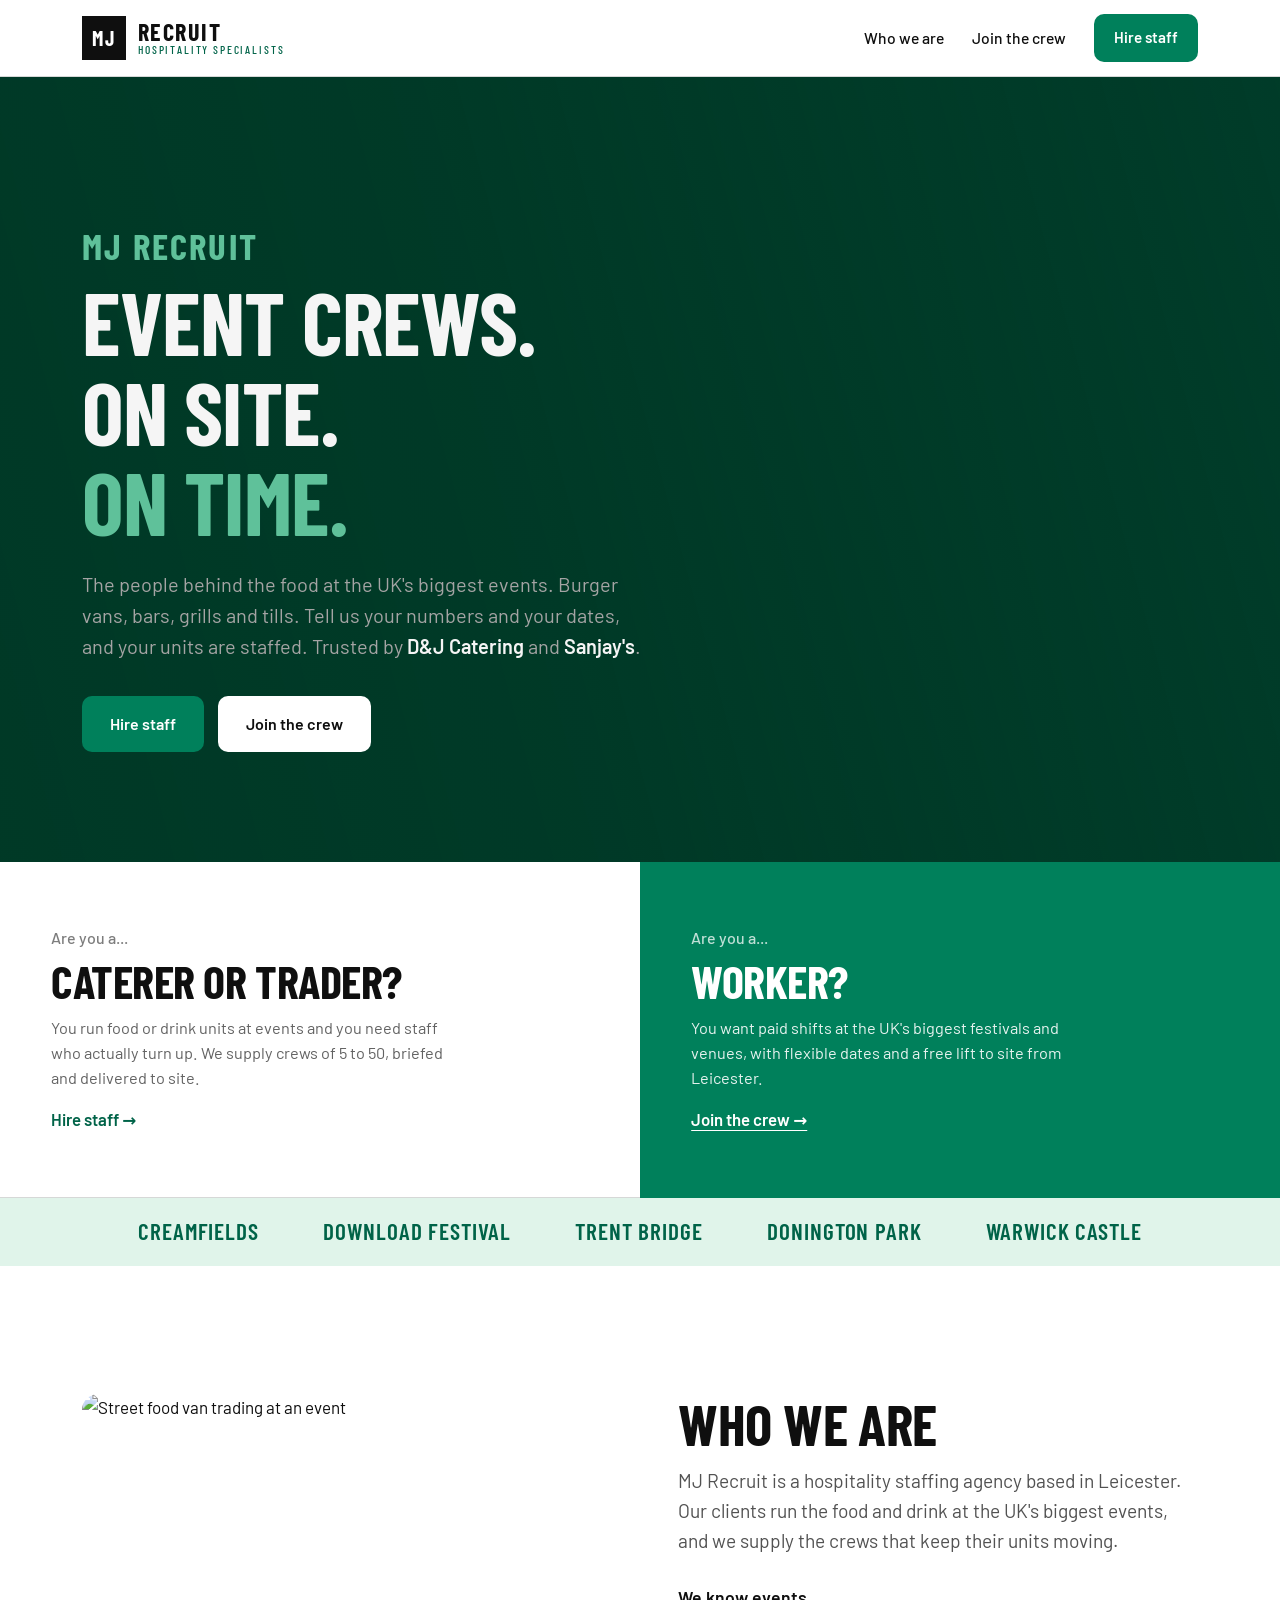
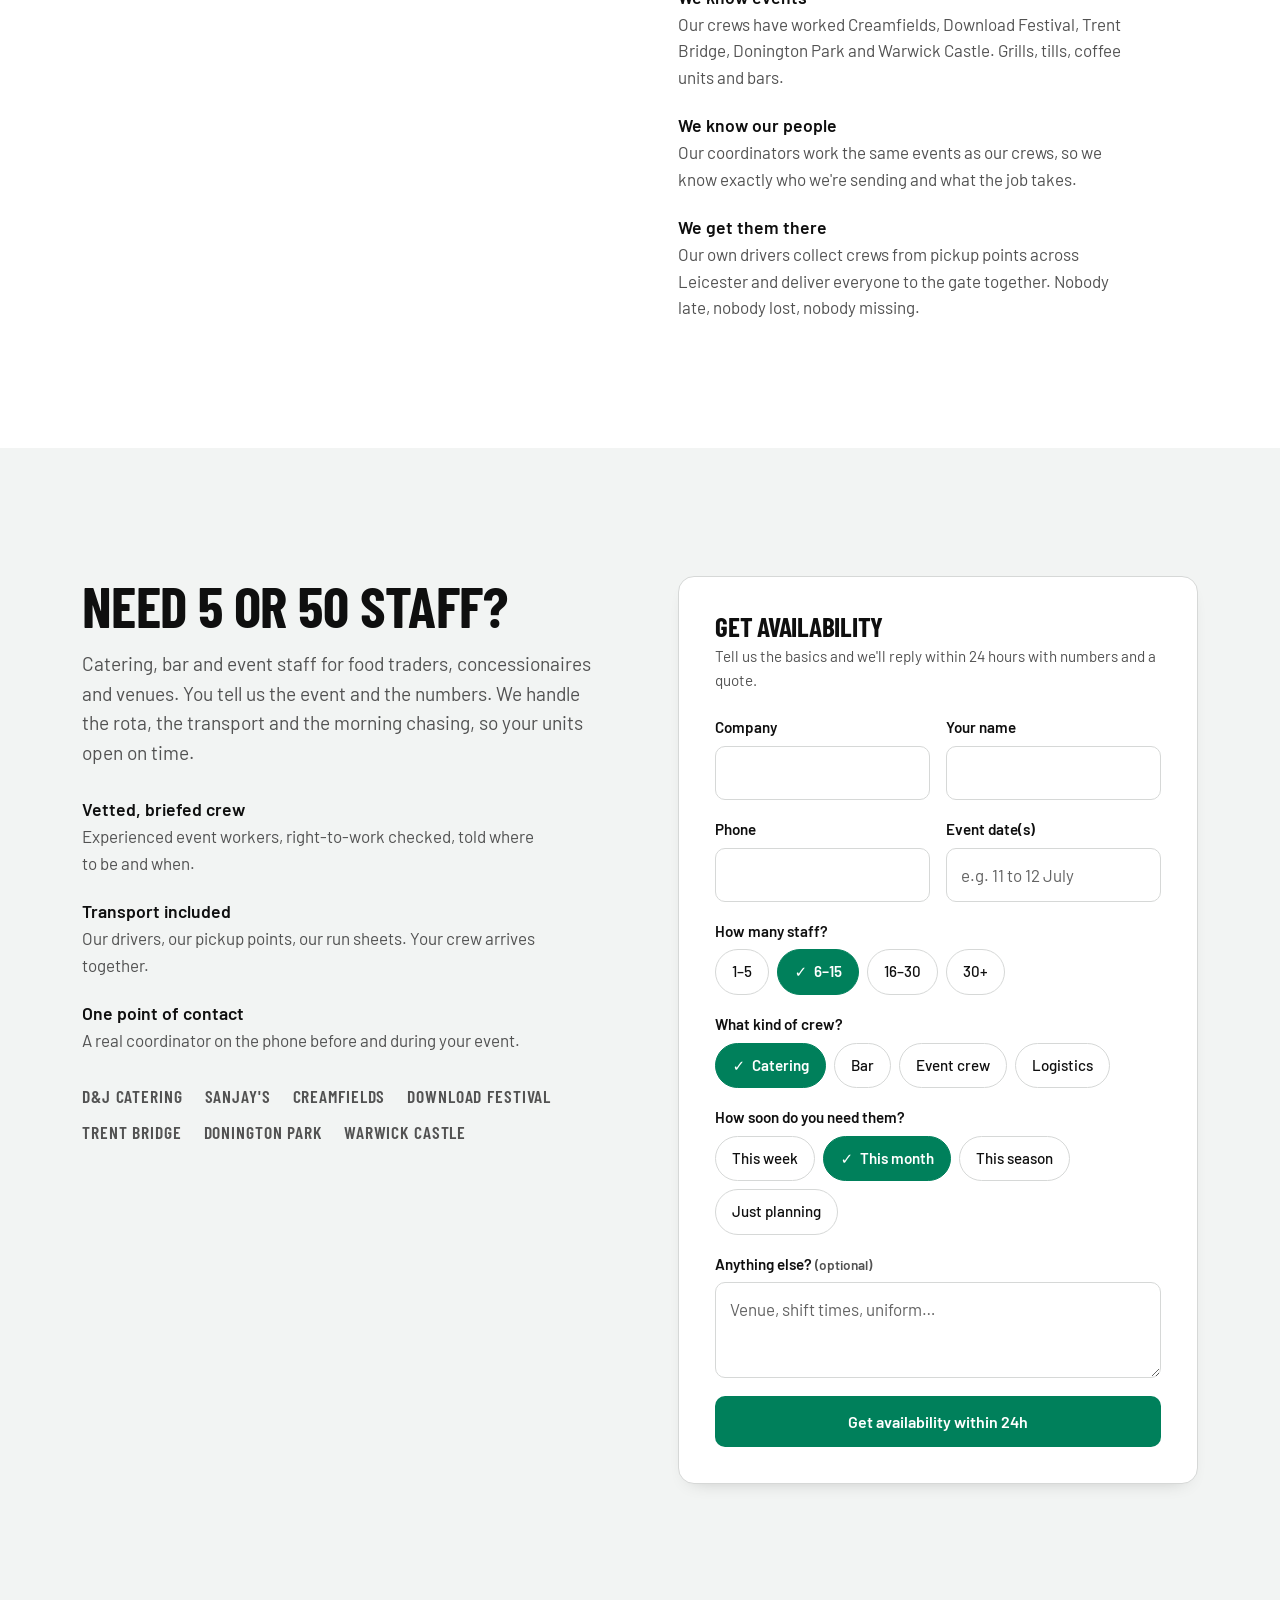
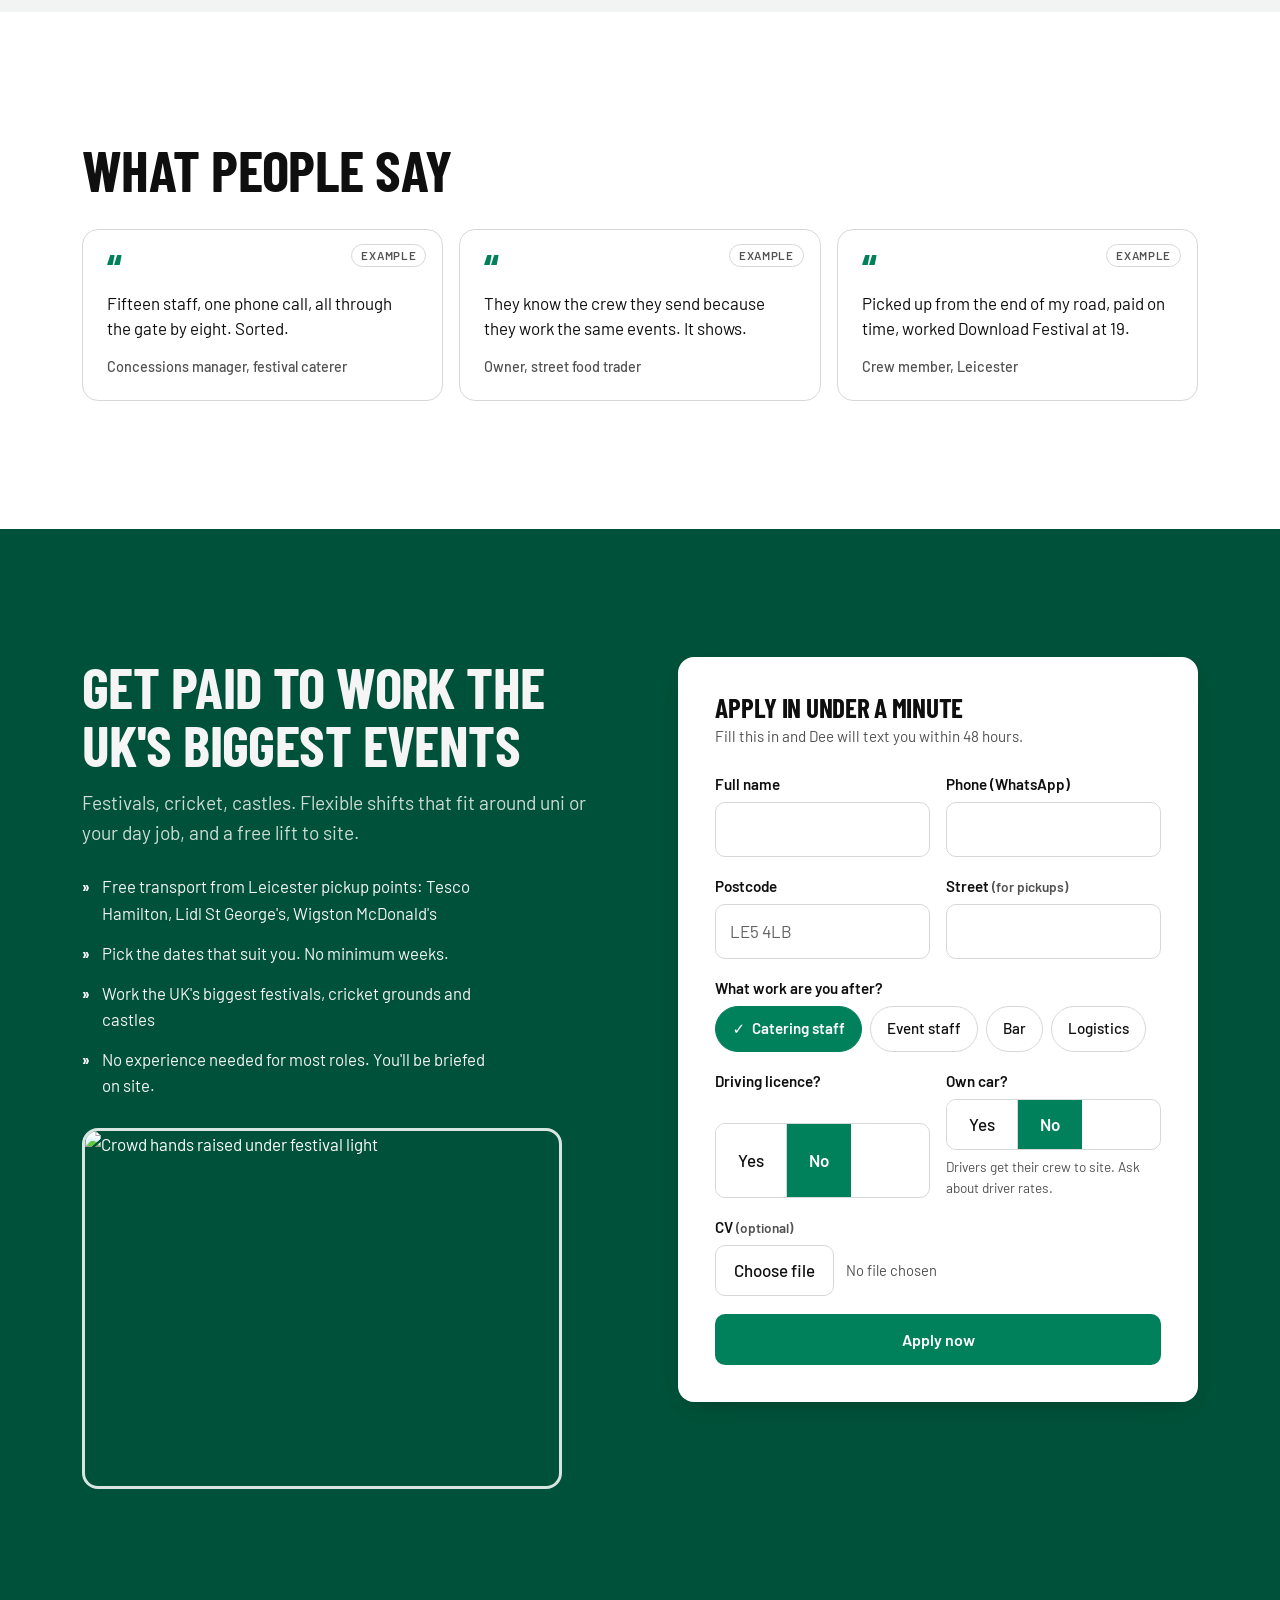
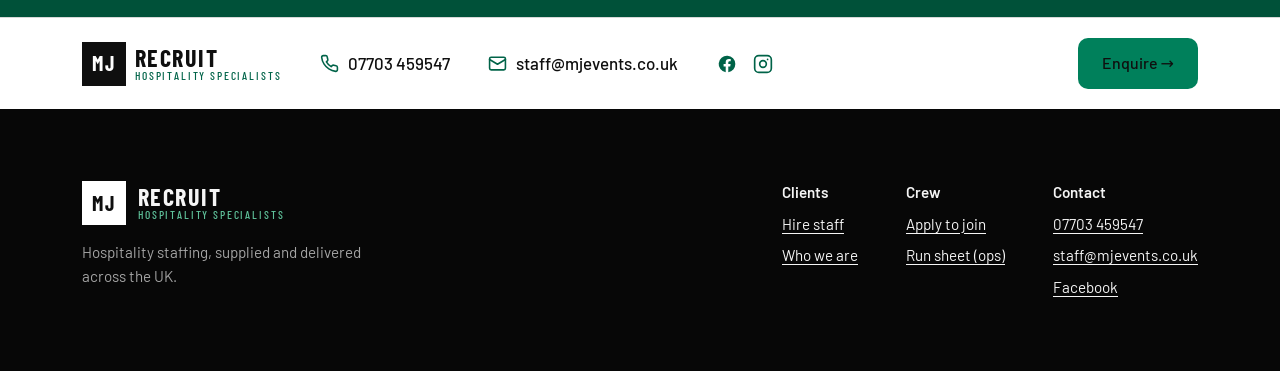
==== commit 3c3de42a: "Optional CV upload on the worker application Styled picker (Choose file / filename / Change file). T" ====
--- a/index.html
+++ b/index.html
@@ -299,12 +299,21 @@
               <span class="hint">Drivers get their crew to site. Ask about driver rates.</span>
             </div>
           </div>
+          <div class="field">
+            <label for="wf-cv">CV <span class="hint">(optional)</span></label>
+            <div class="file-pick">
+              <button type="button" class="file-btn" id="wf-cv-btn">Choose file</button>
+              <span class="file-name" id="wf-cv-name">No file chosen</span>
+              <input type="file" id="wf-cv" accept=".pdf,.doc,.docx,.txt,.rtf,.pages" hidden>
+            </div>
+          </div>
           <button class="btn btn-brand" type="submit" style="width:100%">Apply now</button>
         </form>
         <div class="form-success" role="status">
           <h3>Ready to send ✓</h3>
           <p>Tap below and your application lands straight in MJ's WhatsApp. Dee will text you back within 48 hours about your first dates.</p>
           <p class="echo" style="font-size: 0.9rem; color: var(--muted); margin-top: 8px;"></p>
+          <p class="cv-note" hidden style="font-size: 0.9rem; color: var(--muted); margin-top: 8px;"></p>
           <a class="btn btn-brand wa-send" href="https://wa.me/447703459547" style="margin-top: 16px; width: 100%;">Send application on WhatsApp</a>
           <p style="font-size: 0.88rem; margin-top: 12px;">No WhatsApp? <a class="mail-send" href="mailto:staff@mjevents.co.uk">Email it instead</a></p>
         </div>
--- a/assets/style.css
+++ b/assets/style.css
@@ -176,6 +176,19 @@
   box-shadow: 0 0 0 3px oklch(0.55 0.12 165 / 0.25);
 }
 .field input.error { border-color: var(--warn); }
+
+/* File picker (CV upload) */
+.file-pick { display: flex; align-items: center; gap: 12px; }
+.file-btn {
+  font: inherit; font-weight: 500;
+  padding: 11px 18px; min-height: 46px;
+  border: 1.5px solid var(--line); border-radius: var(--radius-ctl);
+  background: var(--bg); color: var(--ink);
+  cursor: pointer;
+  flex: none;
+}
+.file-btn:hover { border-color: var(--brand-deep); color: var(--brand-deep); }
+.file-name { font-size: 0.92rem; color: var(--muted); overflow: hidden; text-overflow: ellipsis; white-space: nowrap; }
 .field .err-msg { font-size: 0.9rem; font-weight: 500; color: var(--warn); display: none; }
 .field.has-error .err-msg { display: block; }
 
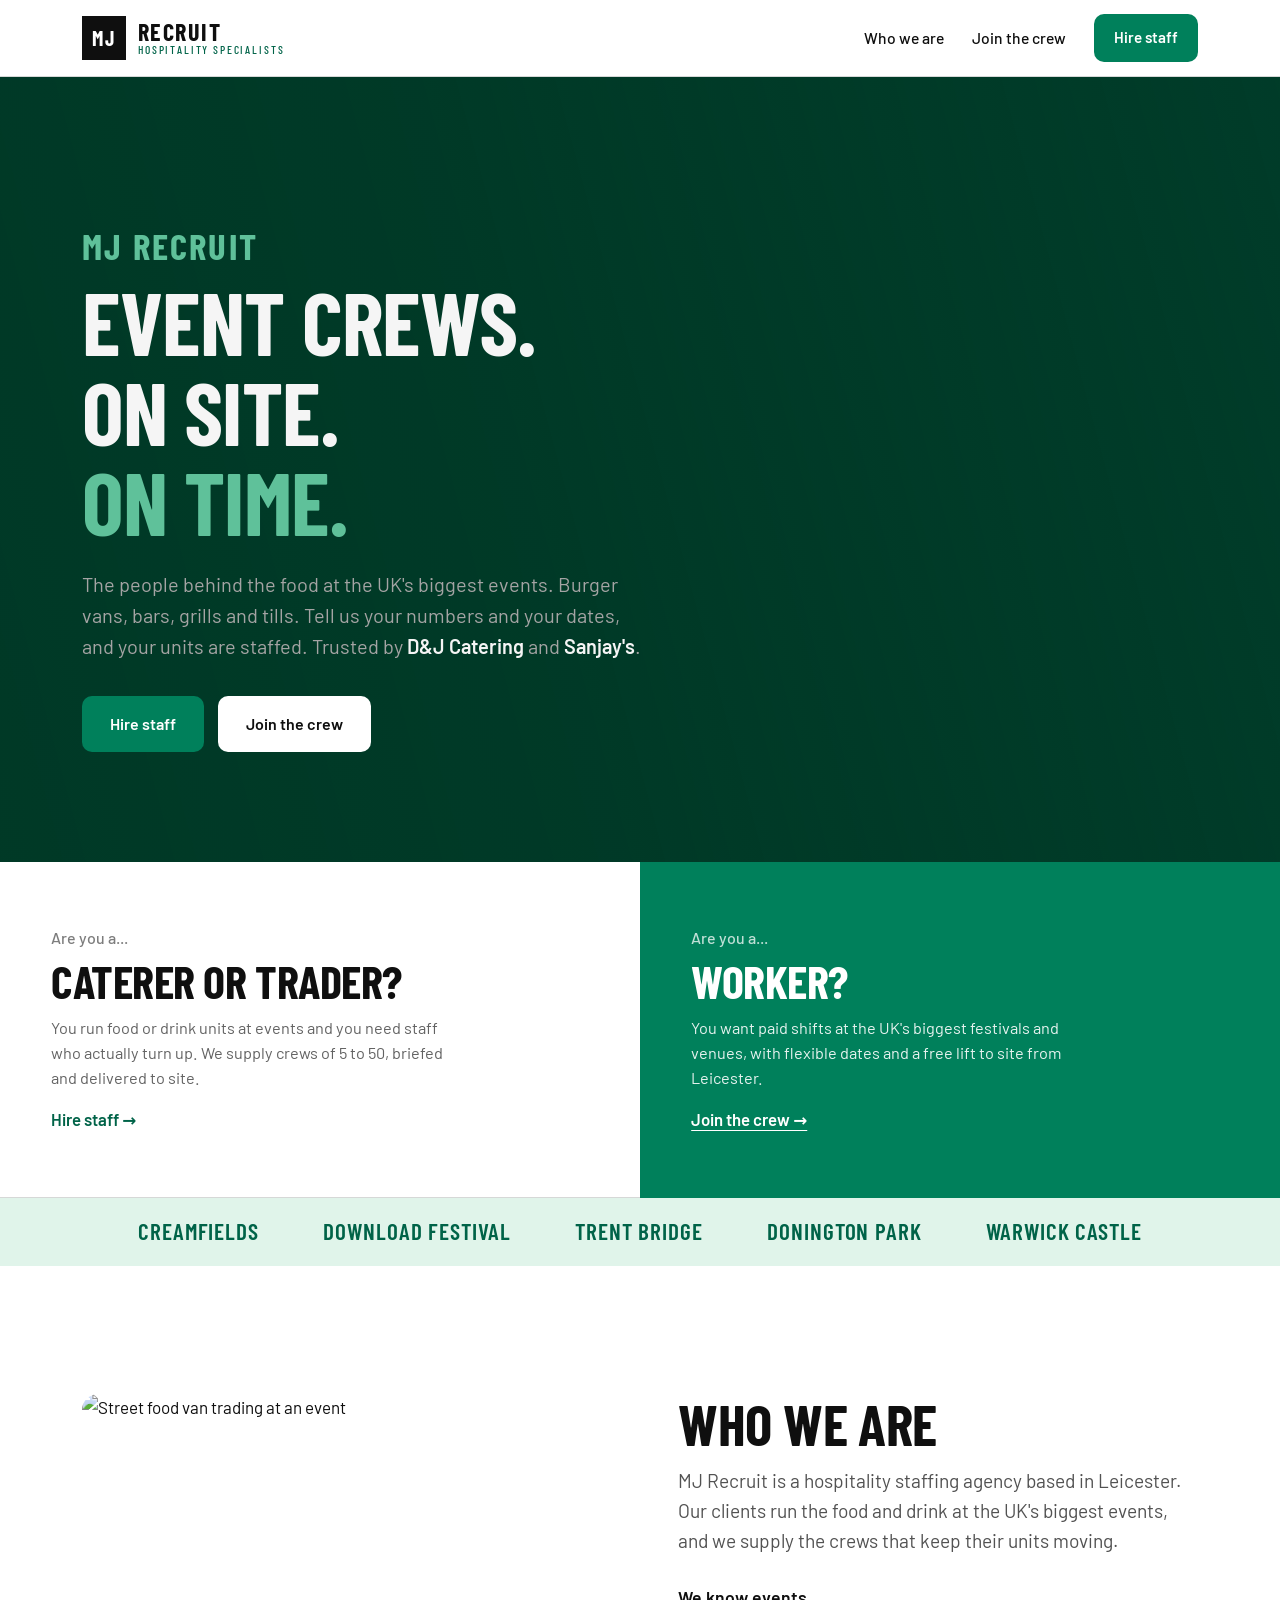
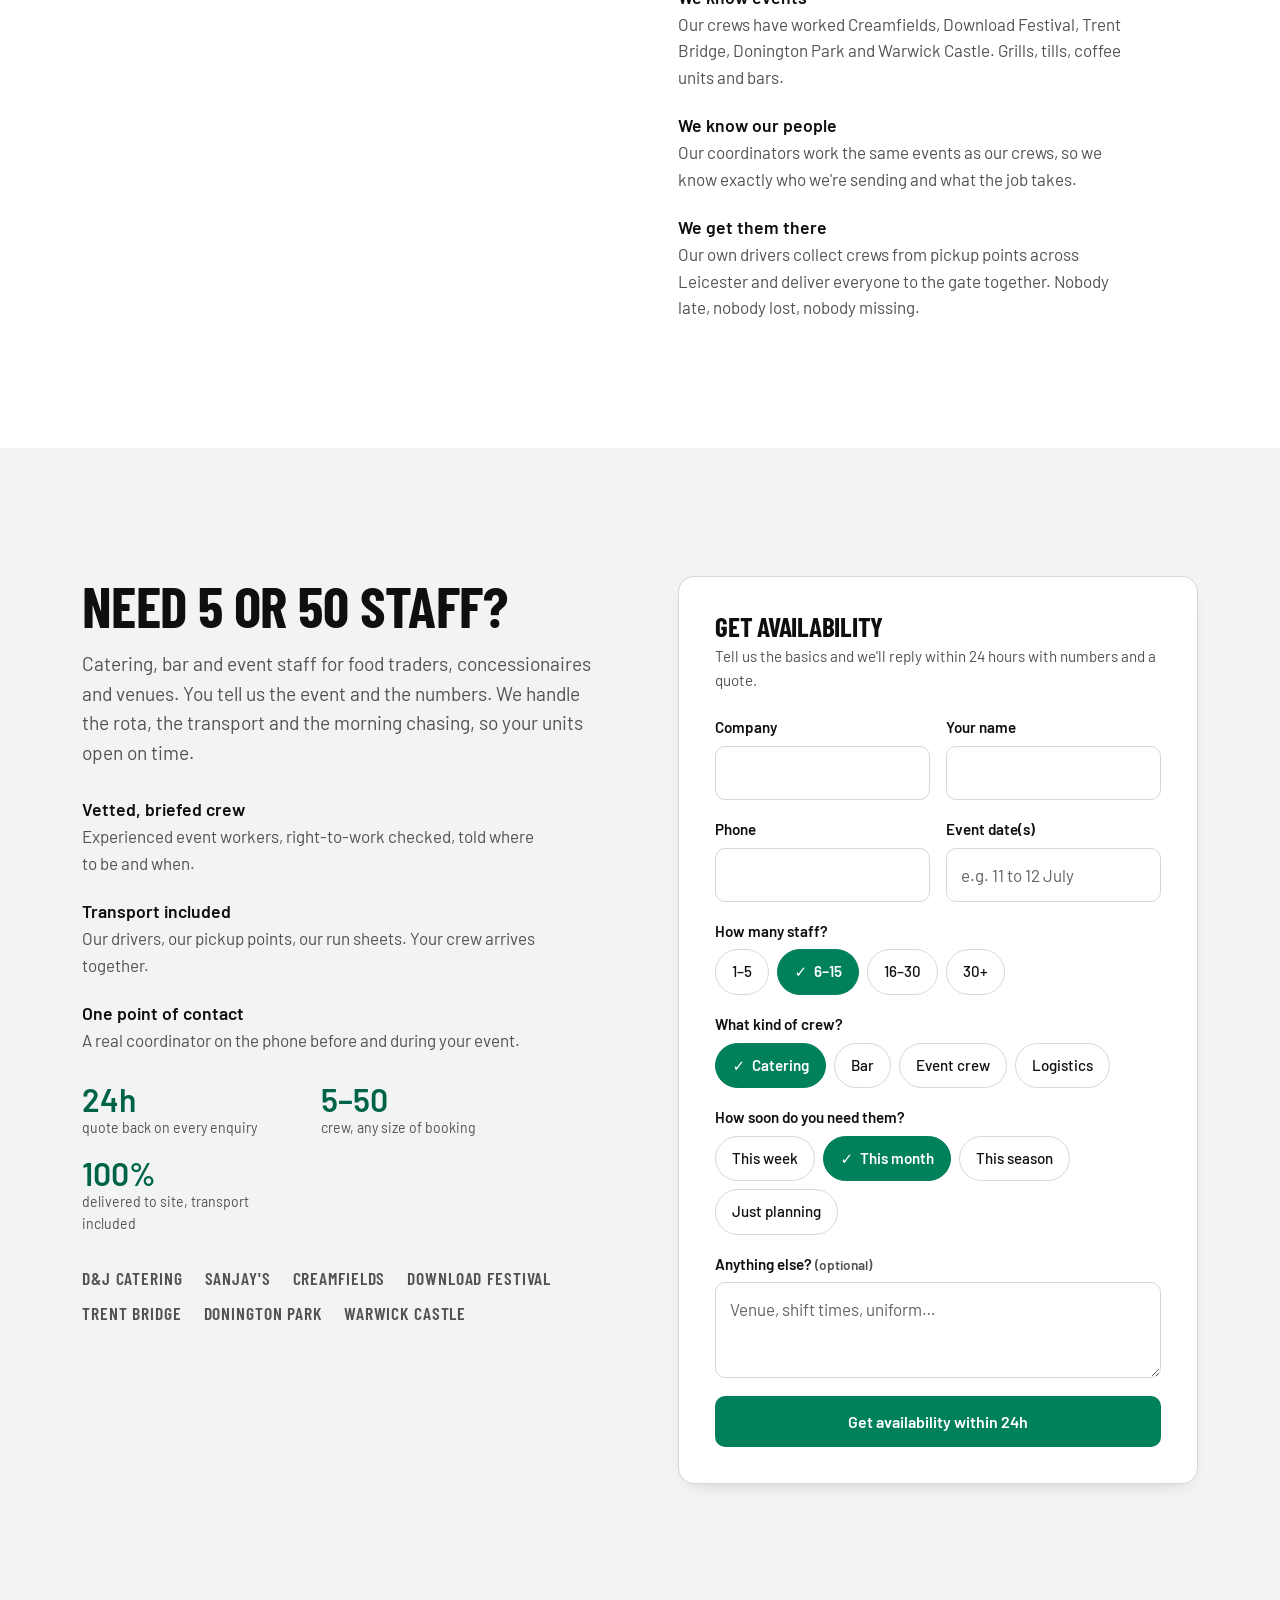
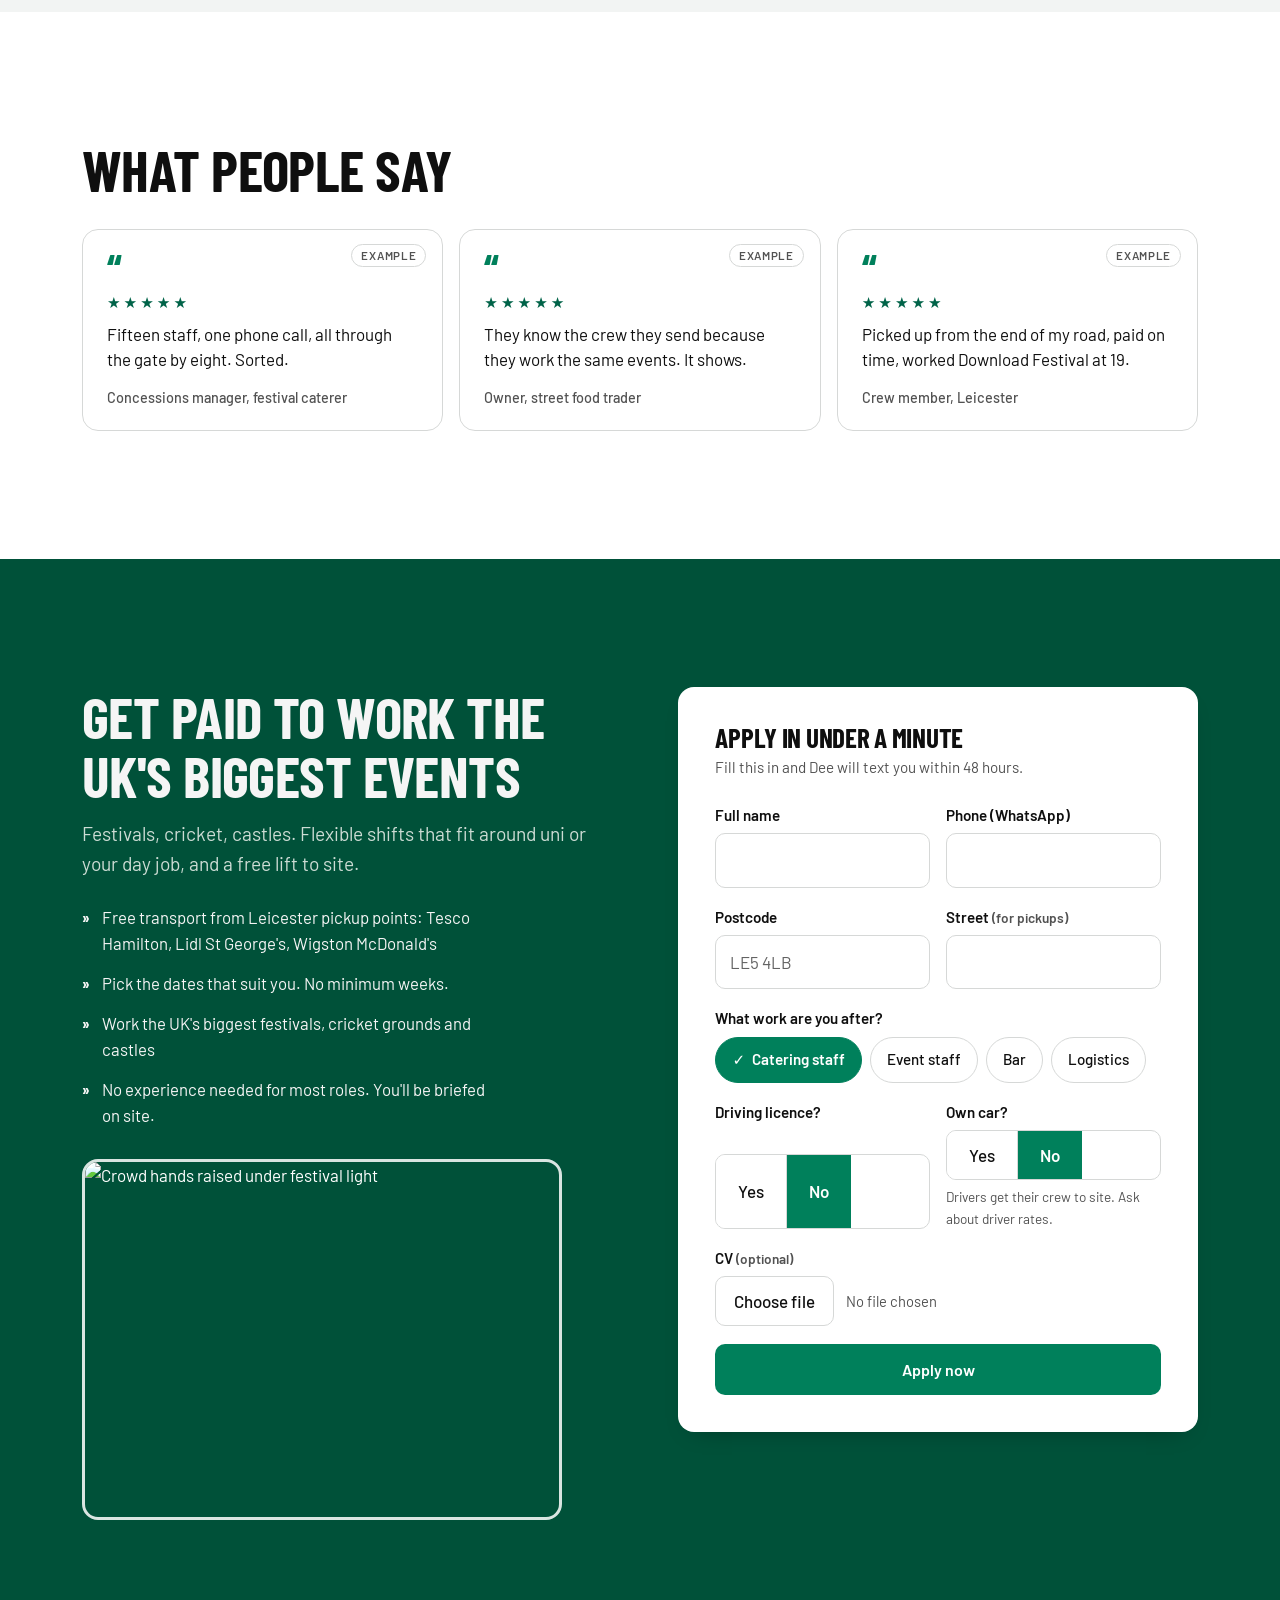
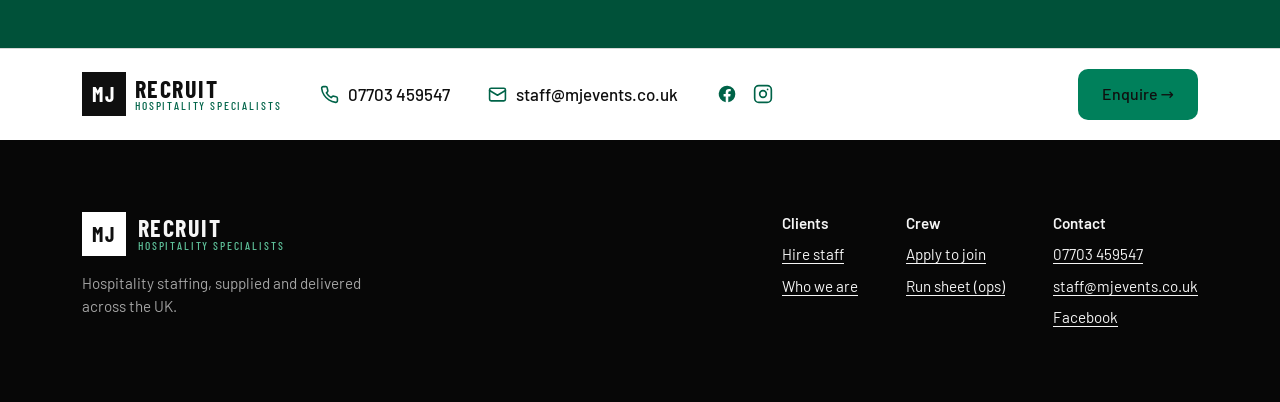
==== commit 90f802e0: "Client stats + stars + photo slots with fallbacks; date Add button "Need 5 or 50 staff?" gains an an" ====
--- a/index.html
+++ b/index.html
@@ -18,7 +18,7 @@
 <link rel="stylesheet" href="assets/style.css">
 <link rel="stylesheet" href="assets/site.css">
 <style>
-  .hero .photo { --hero-img: url("https://images.unsplash.com/photo-1470229722913-7c0e2dbbafd3?auto=format&fit=crop&w=1600&q=70"); }
+  .hero .photo { --hero-img: url("assets/photos/hero.jpg"), url("https://images.unsplash.com/photo-1470229722913-7c0e2dbbafd3?auto=format&fit=crop&w=1600&q=70"); }
 </style>
 </head>
 <body>
@@ -87,8 +87,9 @@
   <section class="band" id="about">
     <div class="inner split">
       <div class="about-photo reveal">
-        <img src="https://images.unsplash.com/photo-1565123409695-7b5ef63a2efb?auto=format&fit=crop&w=1200&q=80"
-             alt="Street food van trading at an event" loading="lazy">
+        <img src="assets/photos/about.jpg"
+             onerror="this.onerror=null;this.src='https://images.unsplash.com/photo-1565123409695-7b5ef63a2efb?auto=format&amp;fit=crop&amp;w=1200&amp;q=80';this.alt='Street food van trading at an event';"
+             alt="MJ crew serving a buffet line at an outdoor event" loading="lazy">
       </div>
       <div class="reveal">
         <h2>Who we are</h2>
@@ -126,11 +127,22 @@
           <p class="pt"><strong>One point of contact</strong>
             <span>A real coordinator on the phone before and during your event.</span></p>
         </div>
+        <div class="client-stats reveal" aria-label="What you get">
+          <p class="cs"><span class="count" data-target="24" data-suffix="h">24h</span><span class="cl">quote back on every enquiry</span></p>
+          <p class="cs"><span class="count" data-target="50" data-prefix="5–">5–50</span><span class="cl">crew, any size of booking</span></p>
+          <p class="cs"><span class="count" data-target="100" data-suffix="%">100%</span><span class="cl">delivered to site, transport included</span></p>
+        </div>
         <p class="client-names" aria-label="Clients and venues">
           <span>D&amp;J Catering</span><span>Sanjay's</span><span>Creamfields</span>
           <span>Download Festival</span><span>Trent Bridge</span>
           <span>Donington Park</span><span>Warwick Castle</span>
         </p>
+        <div class="range-row reveal" aria-label="The range of events we staff">
+          <figure><img src="assets/photos/family.jpg" alt="Family fun day crowd at an outdoor event" loading="lazy"
+            onerror="this.closest('figure').style.display='none';"></figure>
+          <figure><img src="assets/photos/banquet.jpg" alt="Dressed banquet tables at an evening function" loading="lazy"
+            onerror="this.closest('figure').style.display='none';"></figure>
+        </div>
       </div>
 
       <div class="form-card reveal">
@@ -212,16 +224,19 @@
       <div class="quotes reveal">
         <blockquote class="q">
           <span class="ex">example</span>
+          <span class="stars" aria-label="Rated five stars">★★★★★</span>
           Fifteen staff, one phone call, all through the gate by eight. Sorted.
           <footer>Concessions manager, festival caterer</footer>
         </blockquote>
         <blockquote class="q">
           <span class="ex">example</span>
+          <span class="stars" aria-label="Rated five stars">★★★★★</span>
           They know the crew they send because they work the same events. It shows.
           <footer>Owner, street food trader</footer>
         </blockquote>
         <blockquote class="q">
           <span class="ex">example</span>
+          <span class="stars" aria-label="Rated five stars">★★★★★</span>
           Picked up from the end of my road, paid on time, worked Download Festival at 19.
           <footer>Crew member, Leicester</footer>
         </blockquote>
@@ -376,6 +391,6 @@
   </div>
 </footer>
 
-<script src="assets/site.js?v=3"></script>
+<script src="assets/site.js?v=5"></script>
 </body>
 </html>
--- a/assets/site.css
+++ b/assets/site.css
@@ -25,11 +25,18 @@
   font-size: 0.98rem;
 }
 .site-nav a.nav-link:hover { color: var(--brand-deep); }
+.site-nav a.nav-link { white-space: nowrap; }
 .site-nav .btn { padding: 10px 18px; min-height: 42px; font-size: 0.95rem; white-space: nowrap; }
 @media (max-width: 560px) {
   .site-nav a.nav-secondary { display: none; }
+  .site-header .inner { gap: 12px; }
+  .site-nav { gap: 14px; }
   .mark .wordmark { font-size: 1.3rem; }
   .mark .mj-box { width: 40px; height: 40px; font-size: 1.15rem; }
+}
+@media (max-width: 430px) {
+  /* Free width for the workers' door + Hire staff button: MJ box carries the brand */
+  .site-header .mark .wordmark { display: none; }
 }
 
 /* ---------- Hero ---------- */
@@ -194,6 +201,46 @@
 }
 .band-brand .form-card { border-color: transparent; box-shadow: 0 10px 24px -16px oklch(0 0 0 / 0.45); }
 
+
+/* ---------- Client stats + range photos ---------- */
+.client-stats {
+  margin-top: 30px;
+  display: grid;
+  grid-template-columns: repeat(auto-fit, minmax(150px, 1fr));
+  gap: 18px;
+  max-width: 46ch;
+}
+.client-stats .cs { display: grid; gap: 2px; }
+.client-stats .count {
+  font-weight: 600;
+  font-size: 2rem;
+  line-height: 1;
+  color: var(--brand-deep);
+}
+.client-stats .cl { font-size: 0.88rem; color: var(--muted); }
+.range-row {
+  margin-top: 28px;
+  display: grid;
+  grid-template-columns: 1fr 1fr;
+  gap: 10px;
+  max-width: 46ch;
+}
+.range-row figure { margin: 0; }
+.range-row img {
+  width: 100%;
+  aspect-ratio: 4/3;
+  object-fit: cover;
+  border-radius: 12px;
+}
+
+/* ---------- Quote stars ---------- */
+.quotes .q .stars {
+  display: block;
+  color: var(--brand-deep);
+  letter-spacing: 3px;
+  font-size: 0.95rem;
+  margin-bottom: 8px;
+}
 
 /* ---------- Quotes ---------- */
 .quotes {
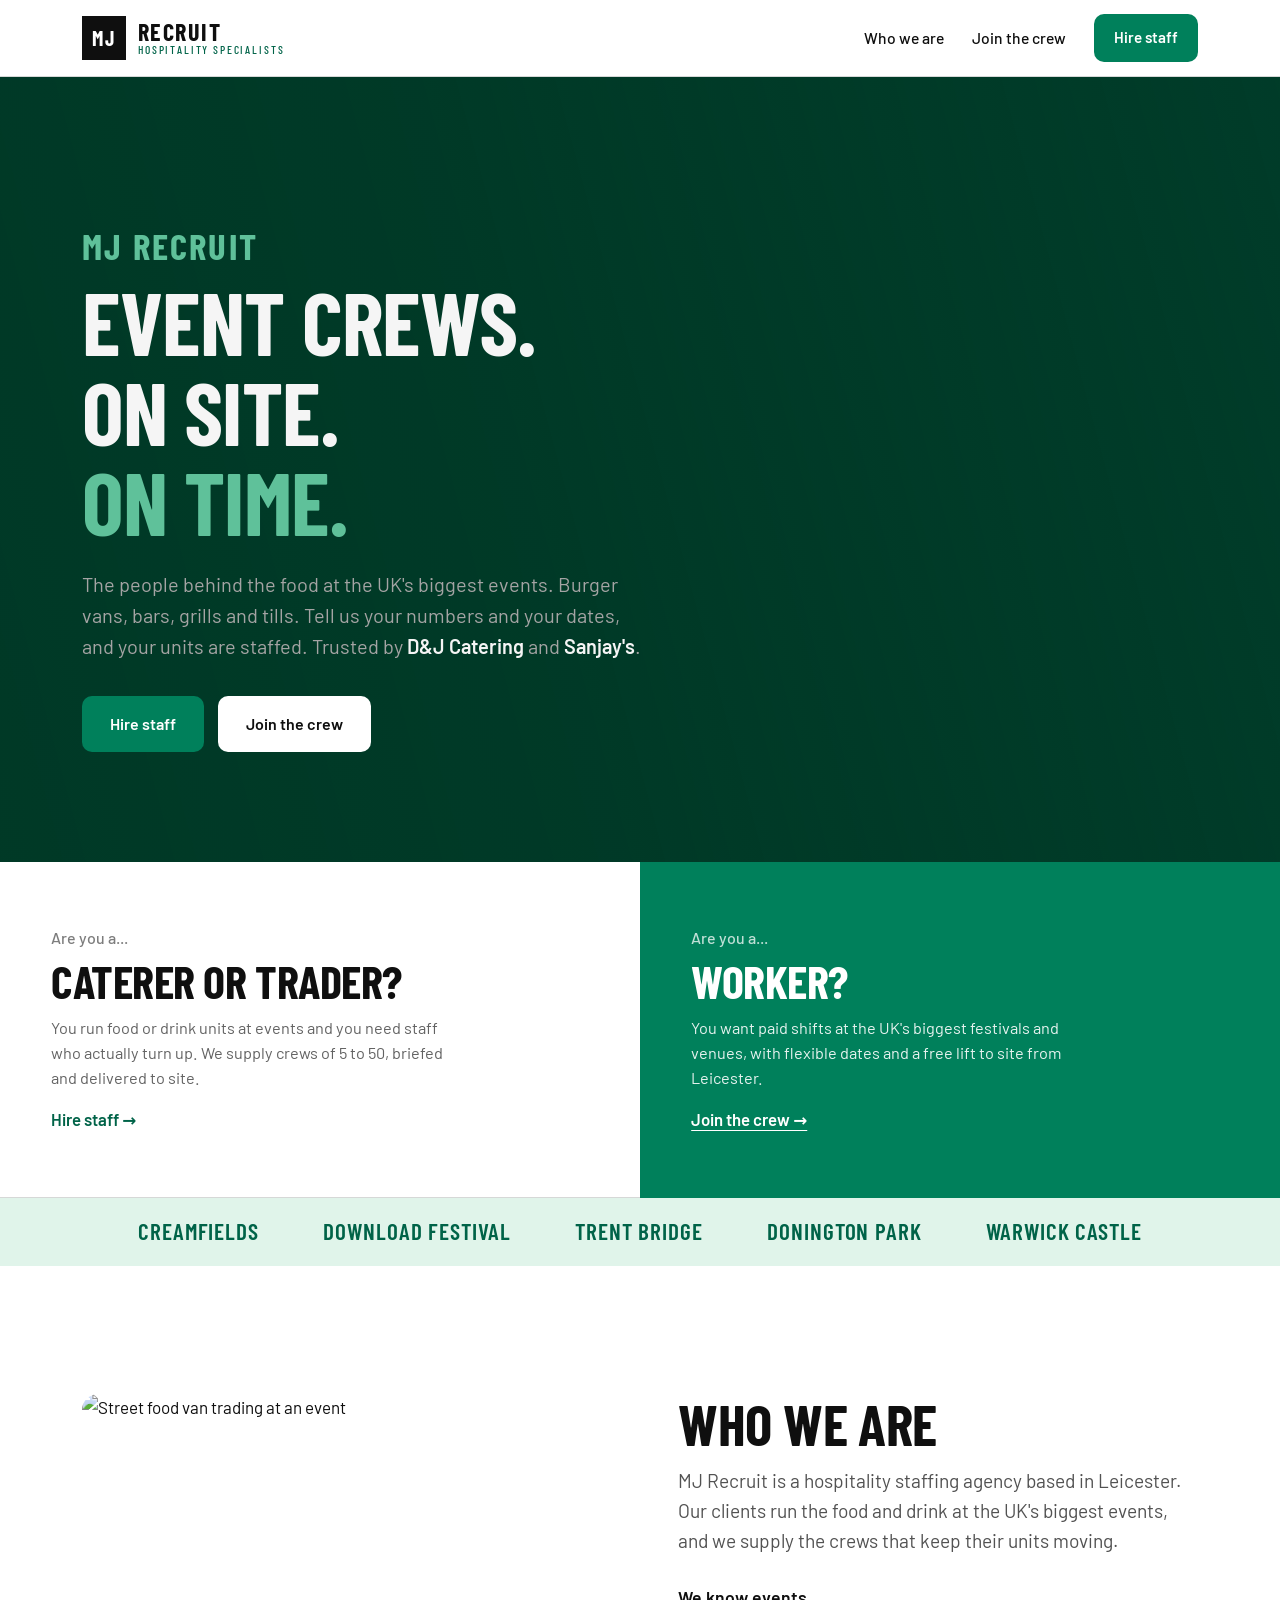
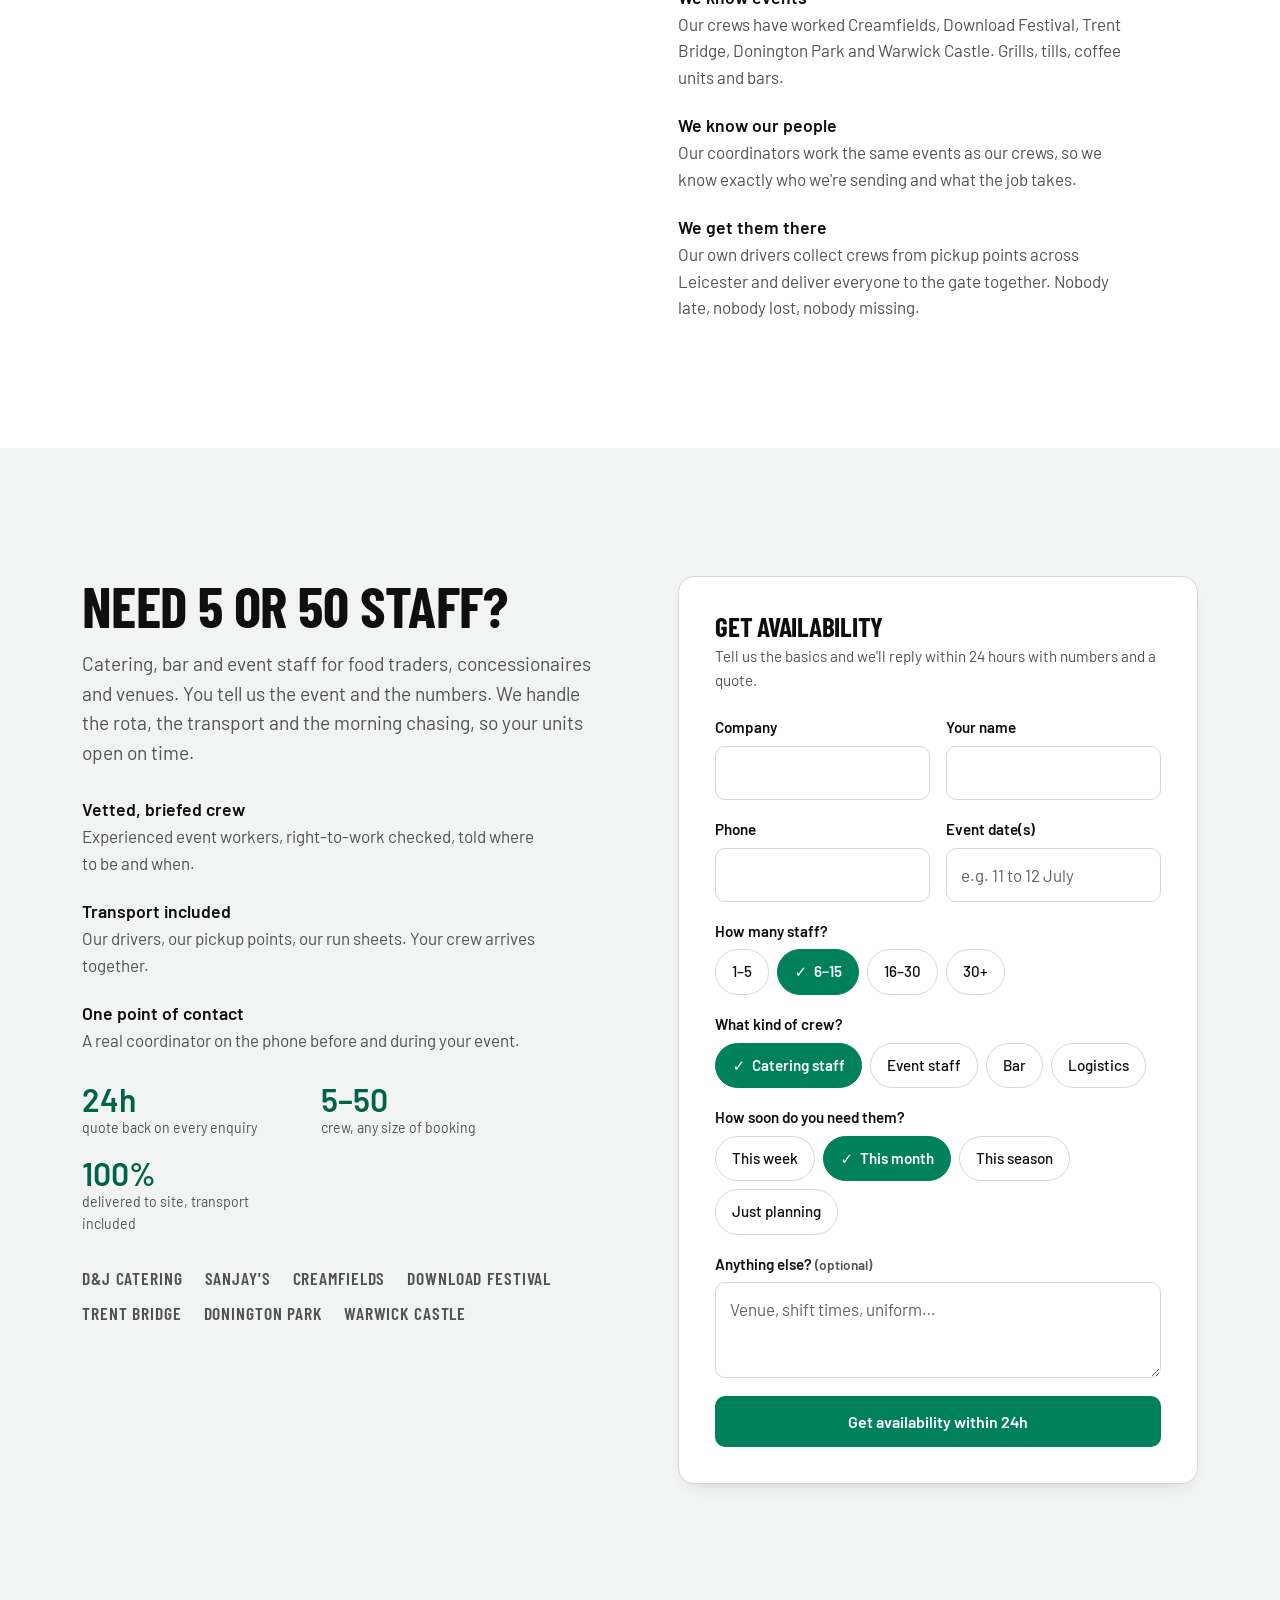
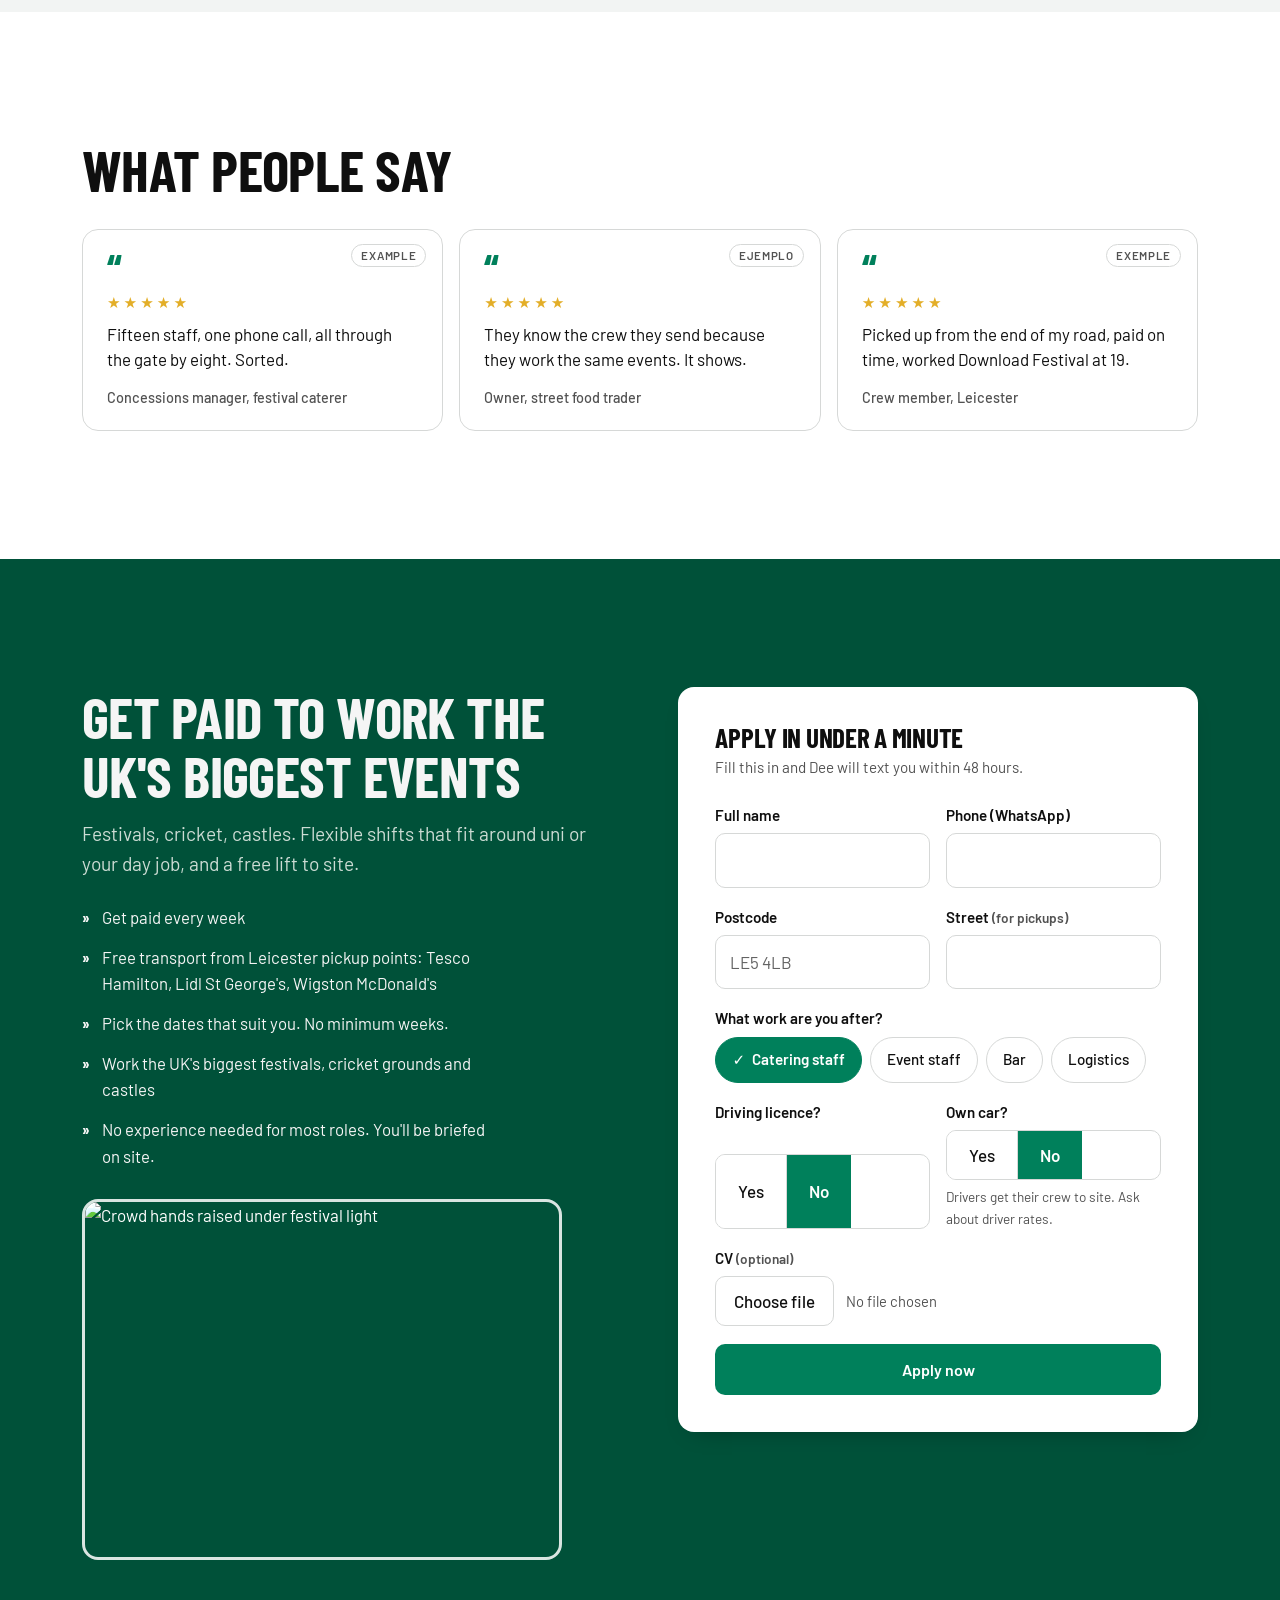
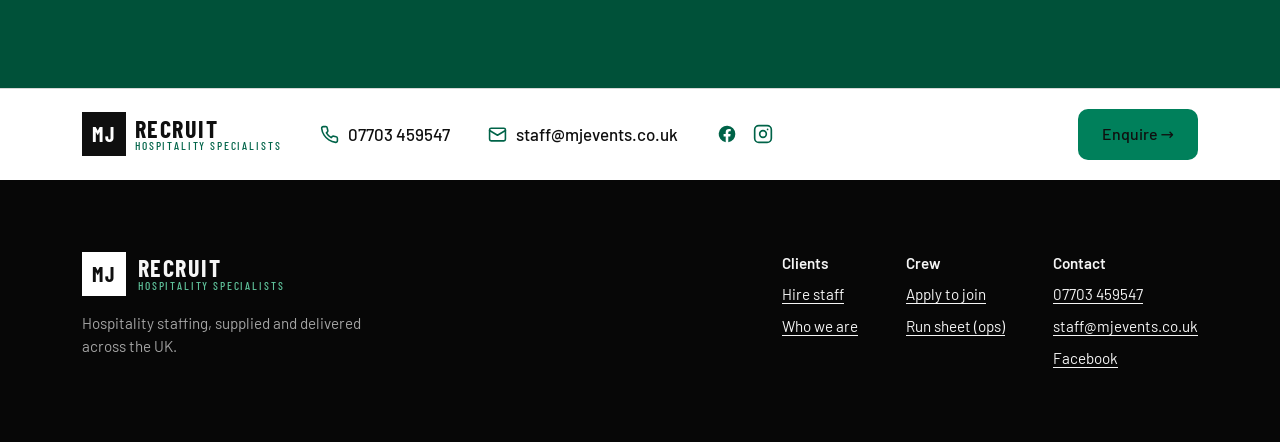
==== commit 1ba5ce19: "Households: same house = same car, same stop, same time; site tweaks Naod/Siem/Nabay and Zane/Kyan m" ====
--- a/index.html
+++ b/index.html
@@ -182,9 +182,9 @@
           <div class="field">
             <label>What kind of crew?</label>
             <div class="chips">
-              <button type="button" class="chip" aria-pressed="true">Catering</button>
+              <button type="button" class="chip" aria-pressed="true">Catering staff</button>
+              <button type="button" class="chip" aria-pressed="false">Event staff</button>
               <button type="button" class="chip" aria-pressed="false">Bar</button>
-              <button type="button" class="chip" aria-pressed="false">Event crew</button>
               <button type="button" class="chip" aria-pressed="false">Logistics</button>
             </div>
           </div>
@@ -229,13 +229,13 @@
           <footer>Concessions manager, festival caterer</footer>
         </blockquote>
         <blockquote class="q">
-          <span class="ex">example</span>
+          <span class="ex" lang="es">ejemplo</span>
           <span class="stars" aria-label="Rated five stars">★★★★★</span>
           They know the crew they send because they work the same events. It shows.
           <footer>Owner, street food trader</footer>
         </blockquote>
         <blockquote class="q">
-          <span class="ex">example</span>
+          <span class="ex" lang="fr">exemple</span>
           <span class="stars" aria-label="Rated five stars">★★★★★</span>
           Picked up from the end of my road, paid on time, worked Download Festival at 19.
           <footer>Crew member, Leicester</footer>
@@ -252,6 +252,7 @@
         <p class="lede">Festivals, cricket, castles. Flexible shifts that fit around uni
           or your day job, and a free lift to site.</p>
         <ul class="perks">
+          <li>Get paid every week</li>
           <li>Free transport from Leicester pickup points: Tesco Hamilton, Lidl St George's, Wigston McDonald's</li>
           <li>Pick the dates that suit you. No minimum weeks.</li>
           <li>Work the UK's biggest festivals, cricket grounds and castles</li>
@@ -391,6 +392,6 @@
   </div>
 </footer>
 
-<script src="assets/site.js?v=5"></script>
+<script src="assets/site.js?v=6"></script>
 </body>
 </html>
--- a/assets/site.css
+++ b/assets/site.css
@@ -236,7 +236,7 @@
 /* ---------- Quote stars ---------- */
 .quotes .q .stars {
   display: block;
-  color: var(--brand-deep);
+  color: oklch(0.78 0.15 85); /* review gold */
   letter-spacing: 3px;
   font-size: 0.95rem;
   margin-bottom: 8px;
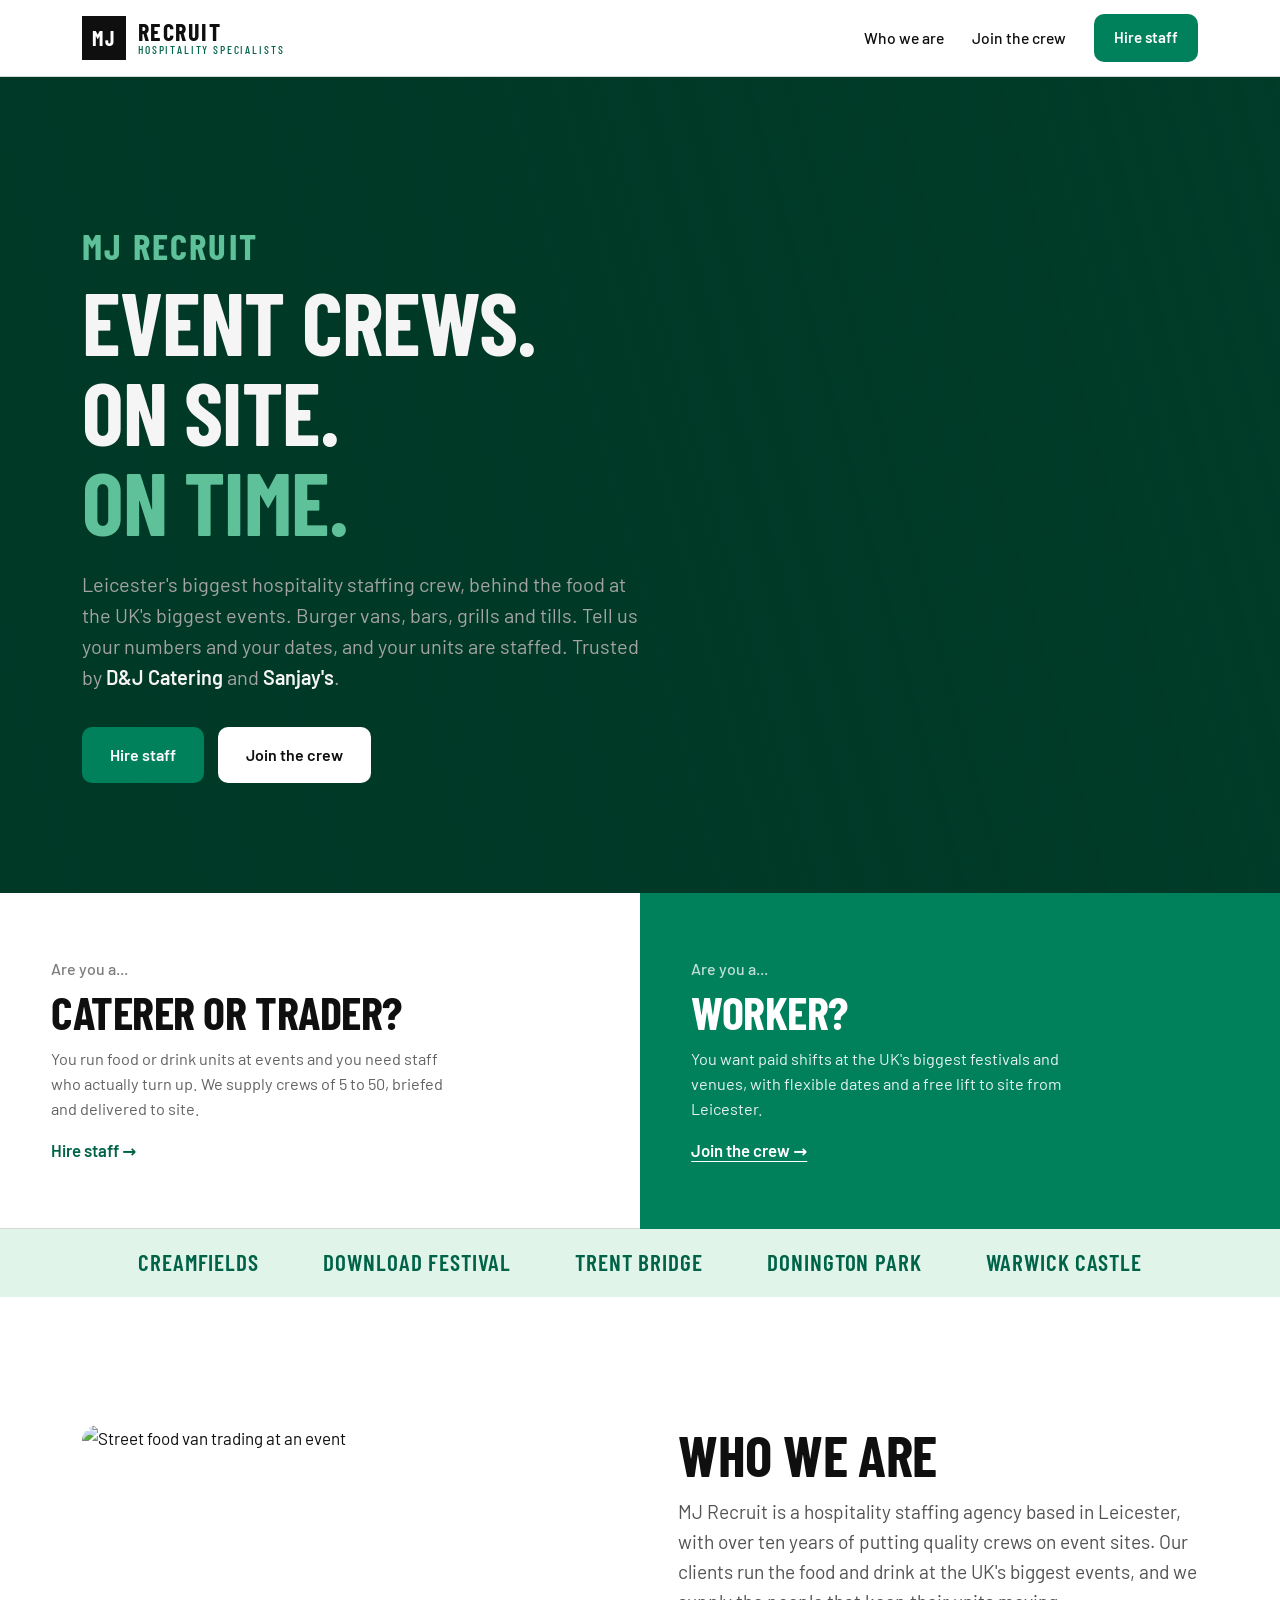
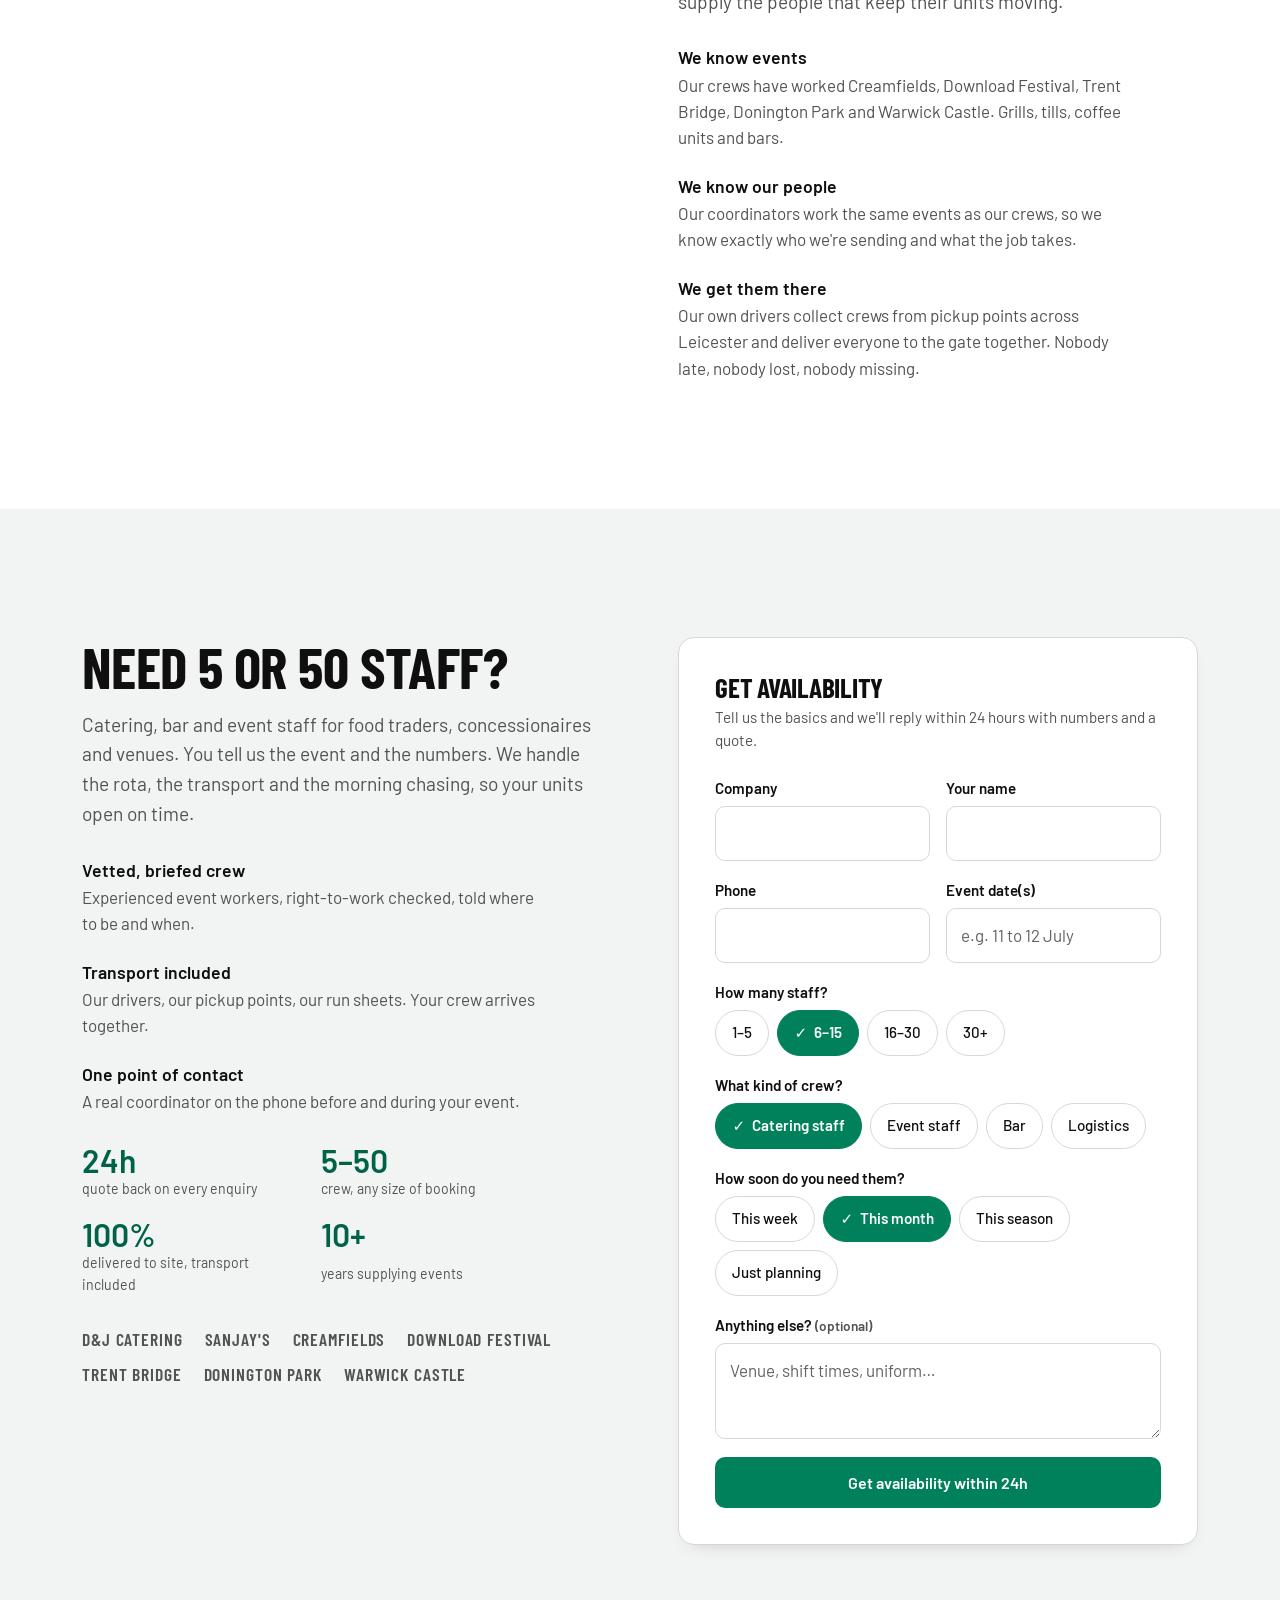
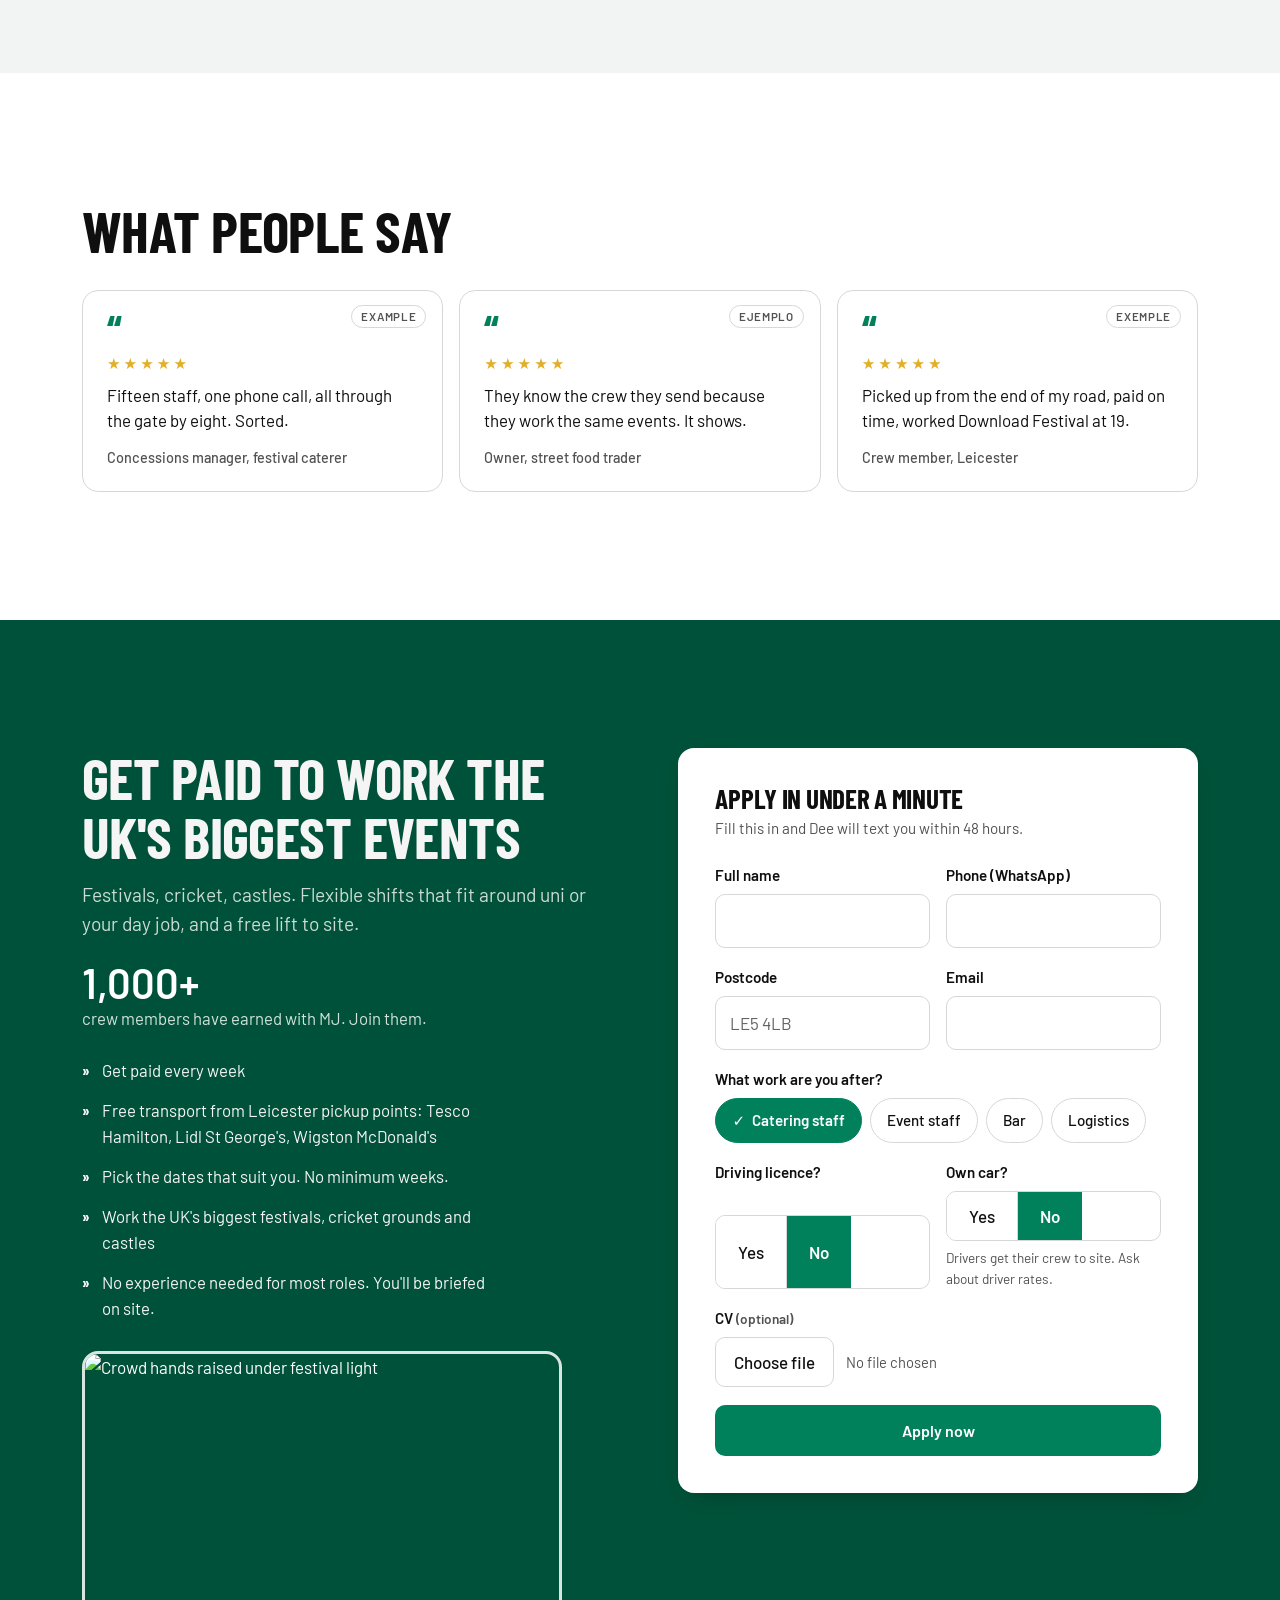
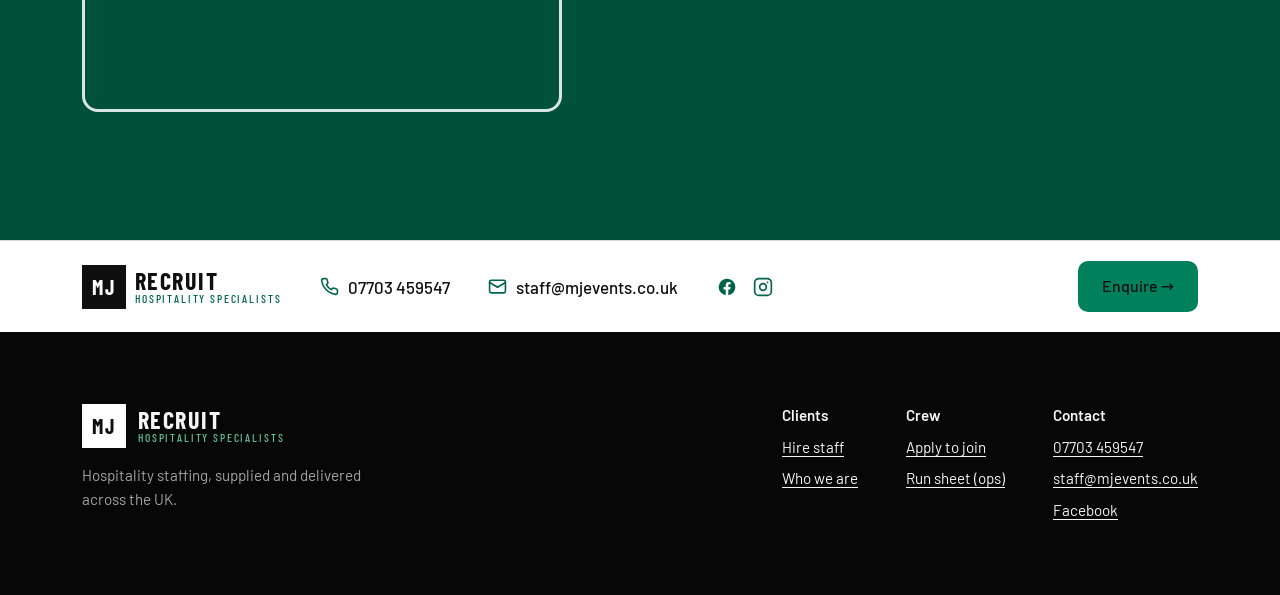
==== commit 852e5494: "Longevity + scale claims, email field, cancellation reframe, style toggle move Hero claims Leicester" ====
--- a/index.html
+++ b/index.html
@@ -45,9 +45,10 @@
     <div class="inner">
       <p class="brand-line">MJ Recruit</p>
       <h1>Event crews.<br>On site.<br><span class="hl">On time.</span></h1>
-      <p class="sub">The people behind the food at the UK's biggest events. Burger vans,
-        bars, grills and tills. Tell us your numbers and your dates, and your units are
-        staffed. Trusted by <strong>D&amp;J Catering</strong> and <strong>Sanjay's</strong>.</p>
+      <p class="sub">Leicester's biggest hospitality staffing crew, behind the food at the
+        UK's biggest events. Burger vans, bars, grills and tills. Tell us your numbers and
+        your dates, and your units are staffed. Trusted by <strong>D&amp;J Catering</strong>
+        and <strong>Sanjay's</strong>.</p>
       <div class="cta-row">
         <a class="btn btn-brand" href="#clients">Hire staff</a>
         <a class="btn btn-light" href="#crew">Join the crew</a>
@@ -93,9 +94,10 @@
       </div>
       <div class="reveal">
         <h2>Who we are</h2>
-        <p class="lede">MJ Recruit is a hospitality staffing agency based in Leicester.
-          Our clients run the food and drink at the UK's biggest events, and we supply
-          the crews that keep their units moving.</p>
+        <p class="lede">MJ Recruit is a hospitality staffing agency based in Leicester,
+          with over ten years of putting quality crews on event sites. Our clients run the
+          food and drink at the UK's biggest events, and we supply the people that keep
+          their units moving.</p>
         <div class="points">
           <p class="pt"><strong>We know events</strong>
             <span>Our crews have worked Creamfields, Download Festival, Trent Bridge,
@@ -131,6 +133,7 @@
           <p class="cs"><span class="count" data-target="24" data-suffix="h">24h</span><span class="cl">quote back on every enquiry</span></p>
           <p class="cs"><span class="count" data-target="50" data-prefix="5–">5–50</span><span class="cl">crew, any size of booking</span></p>
           <p class="cs"><span class="count" data-target="100" data-suffix="%">100%</span><span class="cl">delivered to site, transport included</span></p>
+          <p class="cs"><span class="count" data-target="10" data-suffix="+">10+</span><span class="cl">years supplying events</span></p>
         </div>
         <p class="client-names" aria-label="Clients and venues">
           <span>D&amp;J Catering</span><span>Sanjay's</span><span>Creamfields</span>
@@ -251,6 +254,8 @@
         <h2>Get paid to work the UK's biggest events</h2>
         <p class="lede">Festivals, cricket, castles. Flexible shifts that fit around uni
           or your day job, and a free lift to site.</p>
+        <p class="crew-count-line"><span class="count" data-target="1000" data-suffix="+">1,000+</span>
+          crew members have earned with MJ. Join them.</p>
         <ul class="perks">
           <li>Get paid every week</li>
           <li>Free transport from Leicester pickup points: Tesco Hamilton, Lidl St George's, Wigston McDonald's</li>
@@ -285,8 +290,9 @@
               <span class="err-msg">Needed to plan your nearest pickup point</span>
             </div>
             <div class="field">
-              <label for="wf-street">Street <span class="hint">(for pickups)</span></label>
-              <input id="wf-street" name="street" autocomplete="street-address">
+              <label for="wf-email">Email</label>
+              <input id="wf-email" name="email" type="email" autocomplete="email" required>
+              <span class="err-msg">We need an email for your details</span>
             </div>
           </div>
           <div class="field">
@@ -392,6 +398,6 @@
   </div>
 </footer>
 
-<script src="assets/site.js?v=6"></script>
+<script src="assets/site.js?v=7"></script>
 </body>
 </html>
--- a/assets/site.css
+++ b/assets/site.css
@@ -191,6 +191,18 @@
 }
 .band-brand .crew-photo img { filter: brightness(1.15); }
 .band-brand .crew-photo img { width: 100%; height: 100%; object-fit: cover; aspect-ratio: 4/3; }
+.crew-count-line {
+  margin-top: 22px;
+  font-size: 1.05rem;
+  color: oklch(0.90 0.02 165);
+}
+.crew-count-line .count {
+  display: block;
+  font-weight: 600;
+  font-size: 2.6rem;
+  line-height: 1.05;
+  color: #fff;
+}
 .perks { margin-top: 26px; display: grid; gap: 14px; font-size: 1.05rem; max-width: 46ch; }
 .perks li { list-style: none; display: flex; gap: 12px; align-items: baseline; }
 .perks li::before {
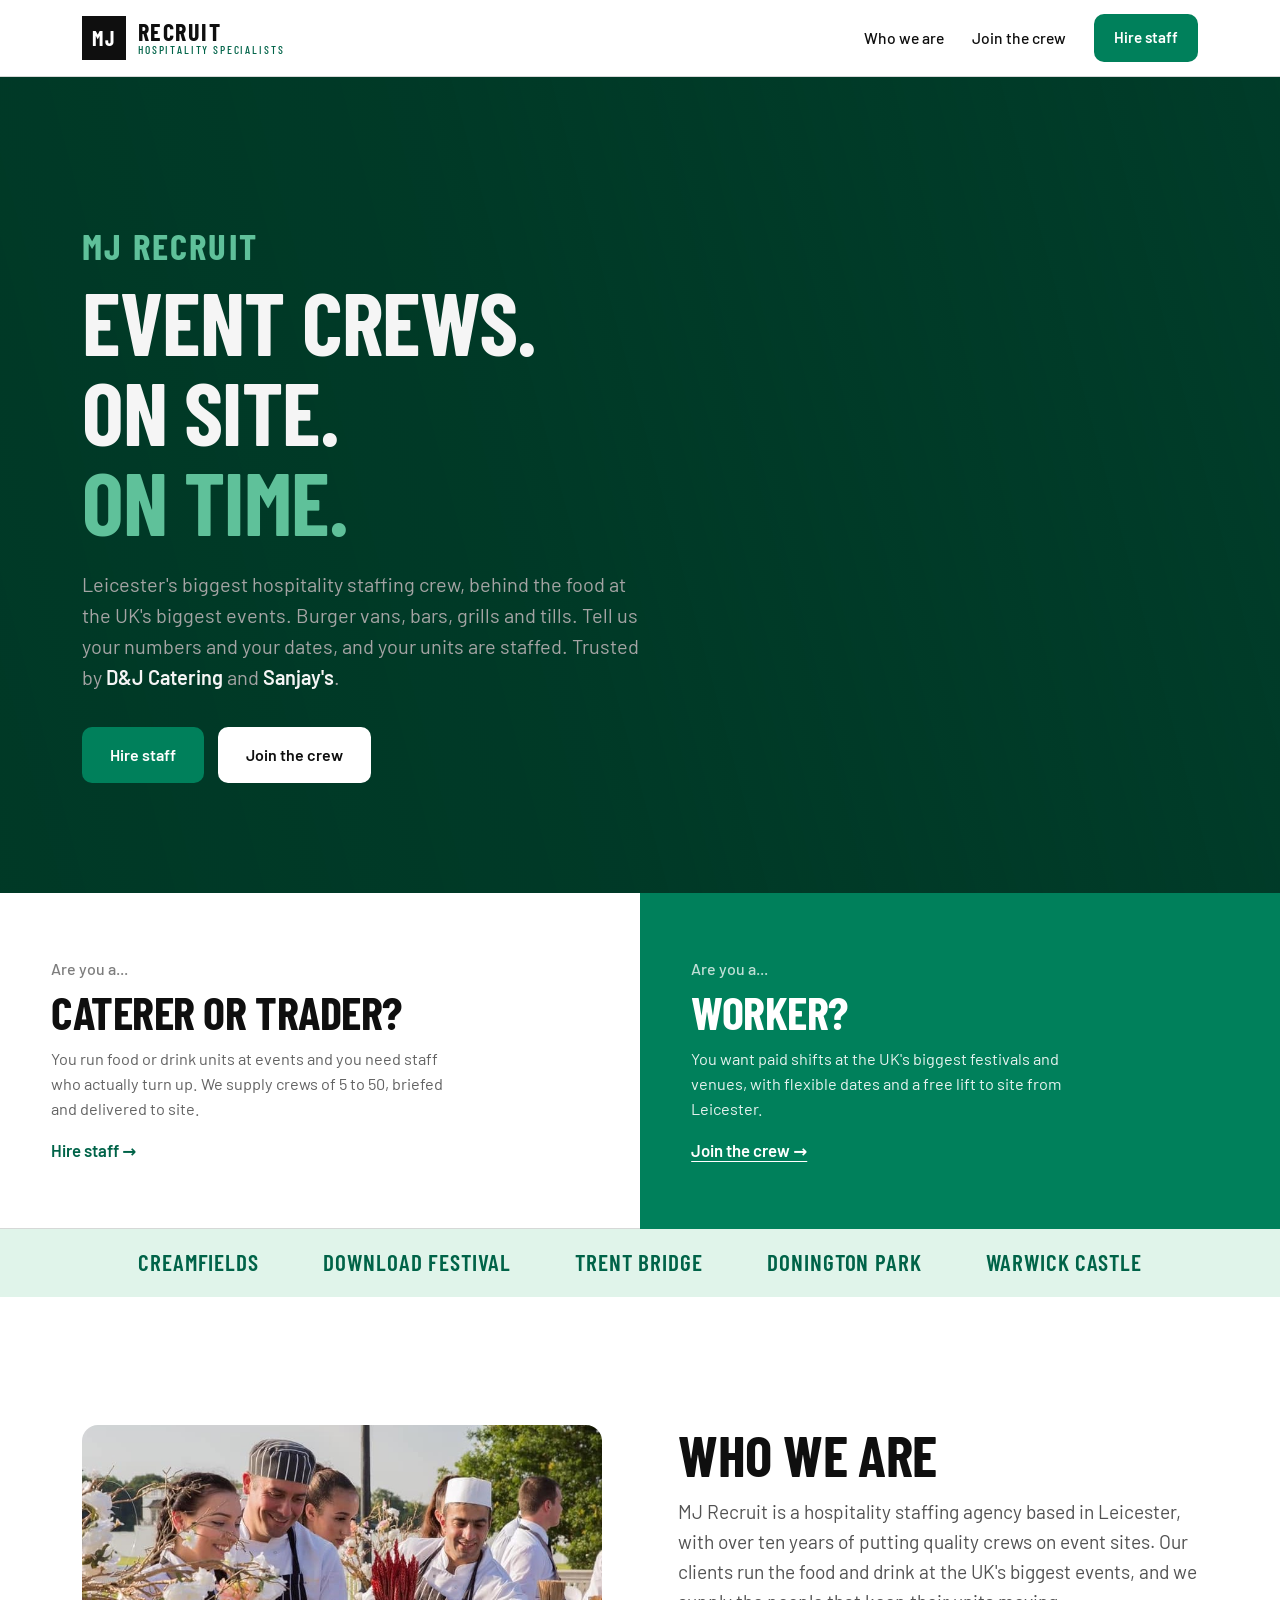
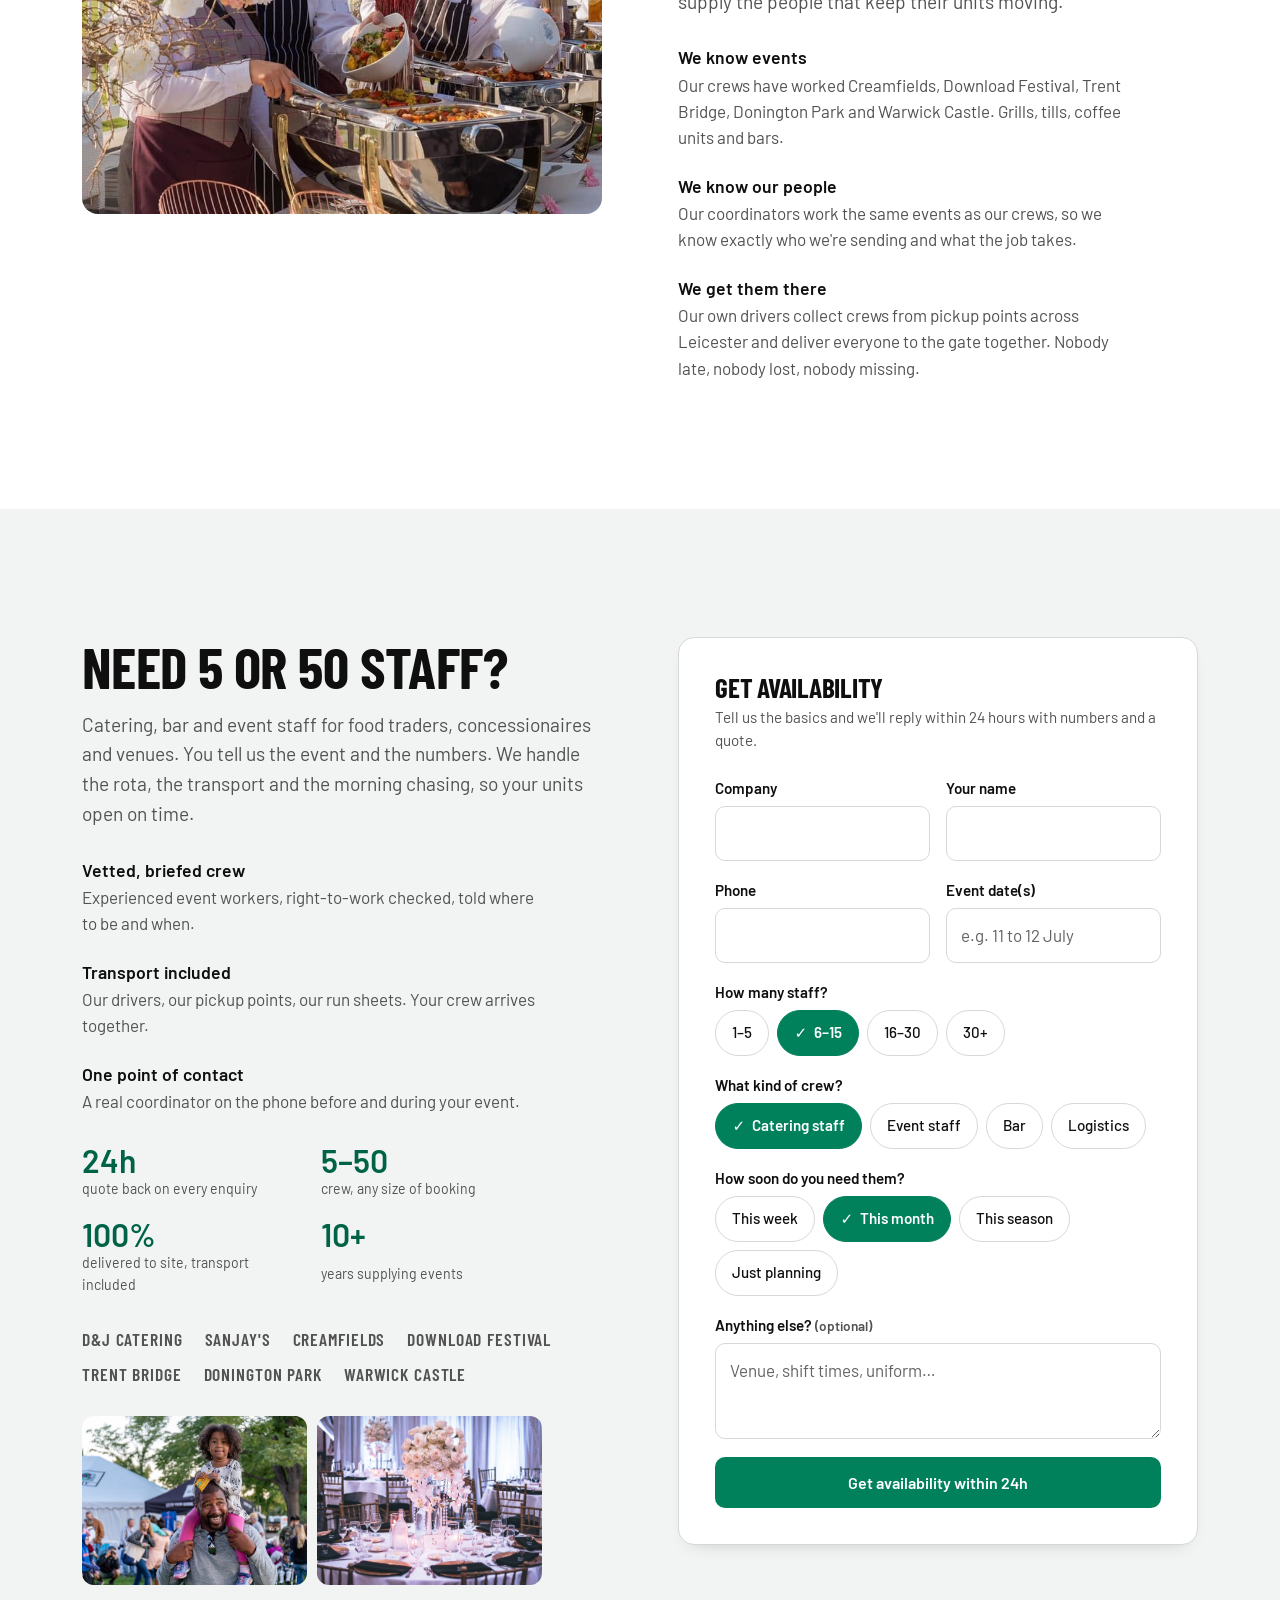
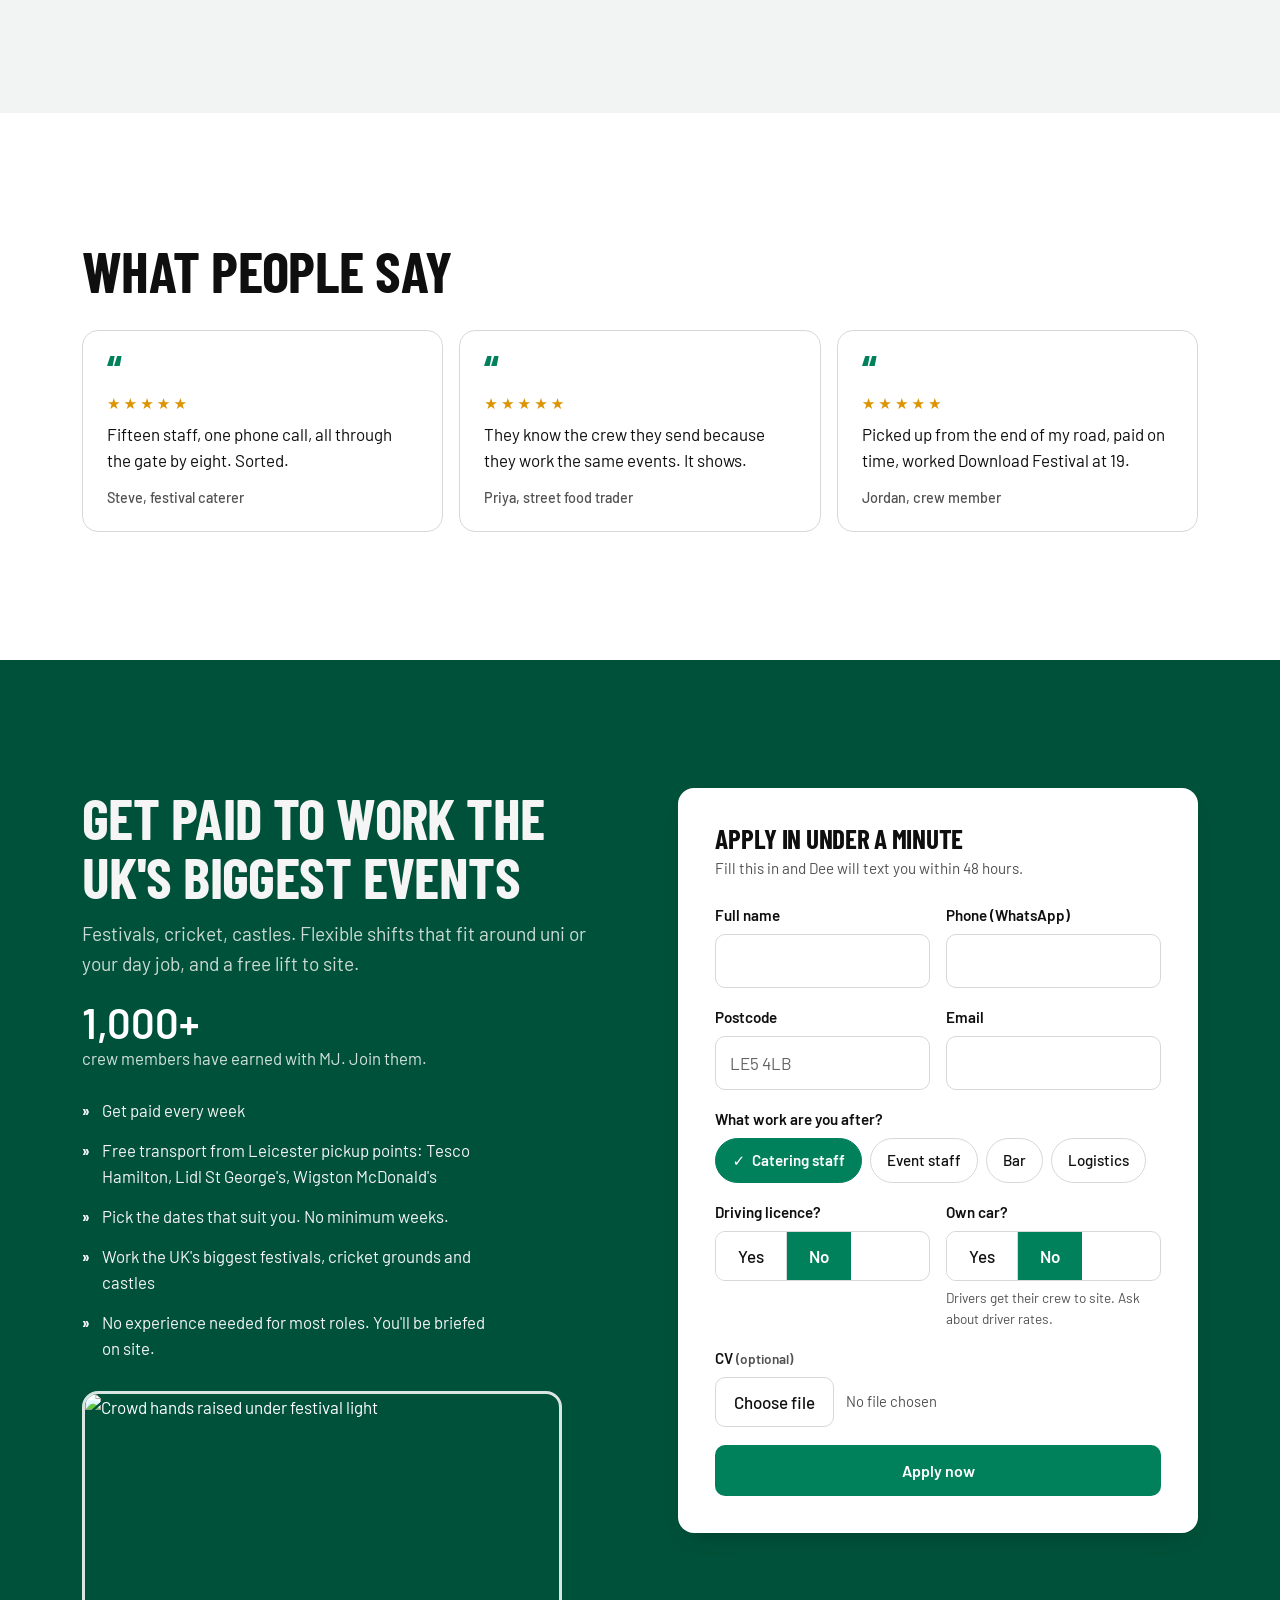
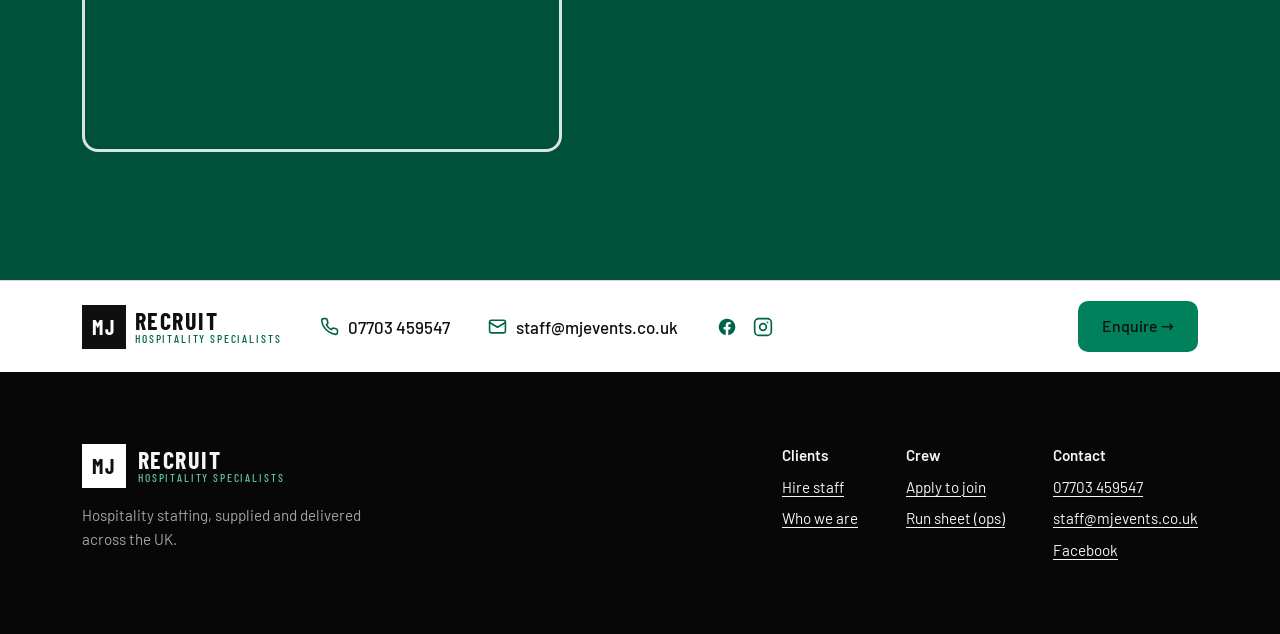
==== commit 37141710: "Real photos live in all four slots; gold stars; named example quotes; form alignment Paul's photos p" ====
--- a/index.html
+++ b/index.html
@@ -15,8 +15,8 @@
 <link rel="preconnect" href="https://fonts.googleapis.com">
 <link rel="preconnect" href="https://fonts.gstatic.com" crossorigin>
 <link href="https://fonts.googleapis.com/css2?family=Barlow+Condensed:wght@500;600;700&family=Barlow:wght@400;500;600&display=swap" rel="stylesheet">
-<link rel="stylesheet" href="assets/style.css">
-<link rel="stylesheet" href="assets/site.css">
+<link rel="stylesheet" href="assets/style.css?v=8">
+<link rel="stylesheet" href="assets/site.css?v=8">
 <style>
   .hero .photo { --hero-img: url("assets/photos/hero.jpg"), url("https://images.unsplash.com/photo-1470229722913-7c0e2dbbafd3?auto=format&fit=crop&w=1600&q=70"); }
 </style>
@@ -226,22 +226,19 @@
       <h2 class="reveal">What people say</h2>
       <div class="quotes reveal">
         <blockquote class="q">
-          <span class="ex">example</span>
           <span class="stars" aria-label="Rated five stars">★★★★★</span>
           Fifteen staff, one phone call, all through the gate by eight. Sorted.
-          <footer>Concessions manager, festival caterer</footer>
+          <footer>Steve, festival caterer</footer>
         </blockquote>
         <blockquote class="q">
-          <span class="ex" lang="es">ejemplo</span>
           <span class="stars" aria-label="Rated five stars">★★★★★</span>
           They know the crew they send because they work the same events. It shows.
-          <footer>Owner, street food trader</footer>
+          <footer>Priya, street food trader</footer>
         </blockquote>
         <blockquote class="q">
-          <span class="ex" lang="fr">exemple</span>
           <span class="stars" aria-label="Rated five stars">★★★★★</span>
           Picked up from the end of my road, paid on time, worked Download Festival at 19.
-          <footer>Crew member, Leicester</footer>
+          <footer>Jordan, crew member</footer>
         </blockquote>
       </div>
     </div>
--- a/assets/style.css
+++ b/assets/style.css
@@ -154,7 +154,7 @@
 
 /* ---------- Forms ---------- */
 
-.field { display: grid; gap: 6px; margin-bottom: 18px; }
+.field { display: grid; gap: 6px; margin-bottom: 18px; align-content: start; }
 .field label { font-weight: 600; font-size: 0.95rem; }
 .field .hint { font-size: 0.85rem; color: var(--muted); }
 .field input, .field select, .field textarea {
--- a/assets/site.css
+++ b/assets/site.css
@@ -248,7 +248,7 @@
 /* ---------- Quote stars ---------- */
 .quotes .q .stars {
   display: block;
-  color: oklch(0.78 0.15 85); /* review gold */
+  color: oklch(0.72 0.155 75); /* review gold */
   letter-spacing: 3px;
   font-size: 0.95rem;
   margin-bottom: 8px;
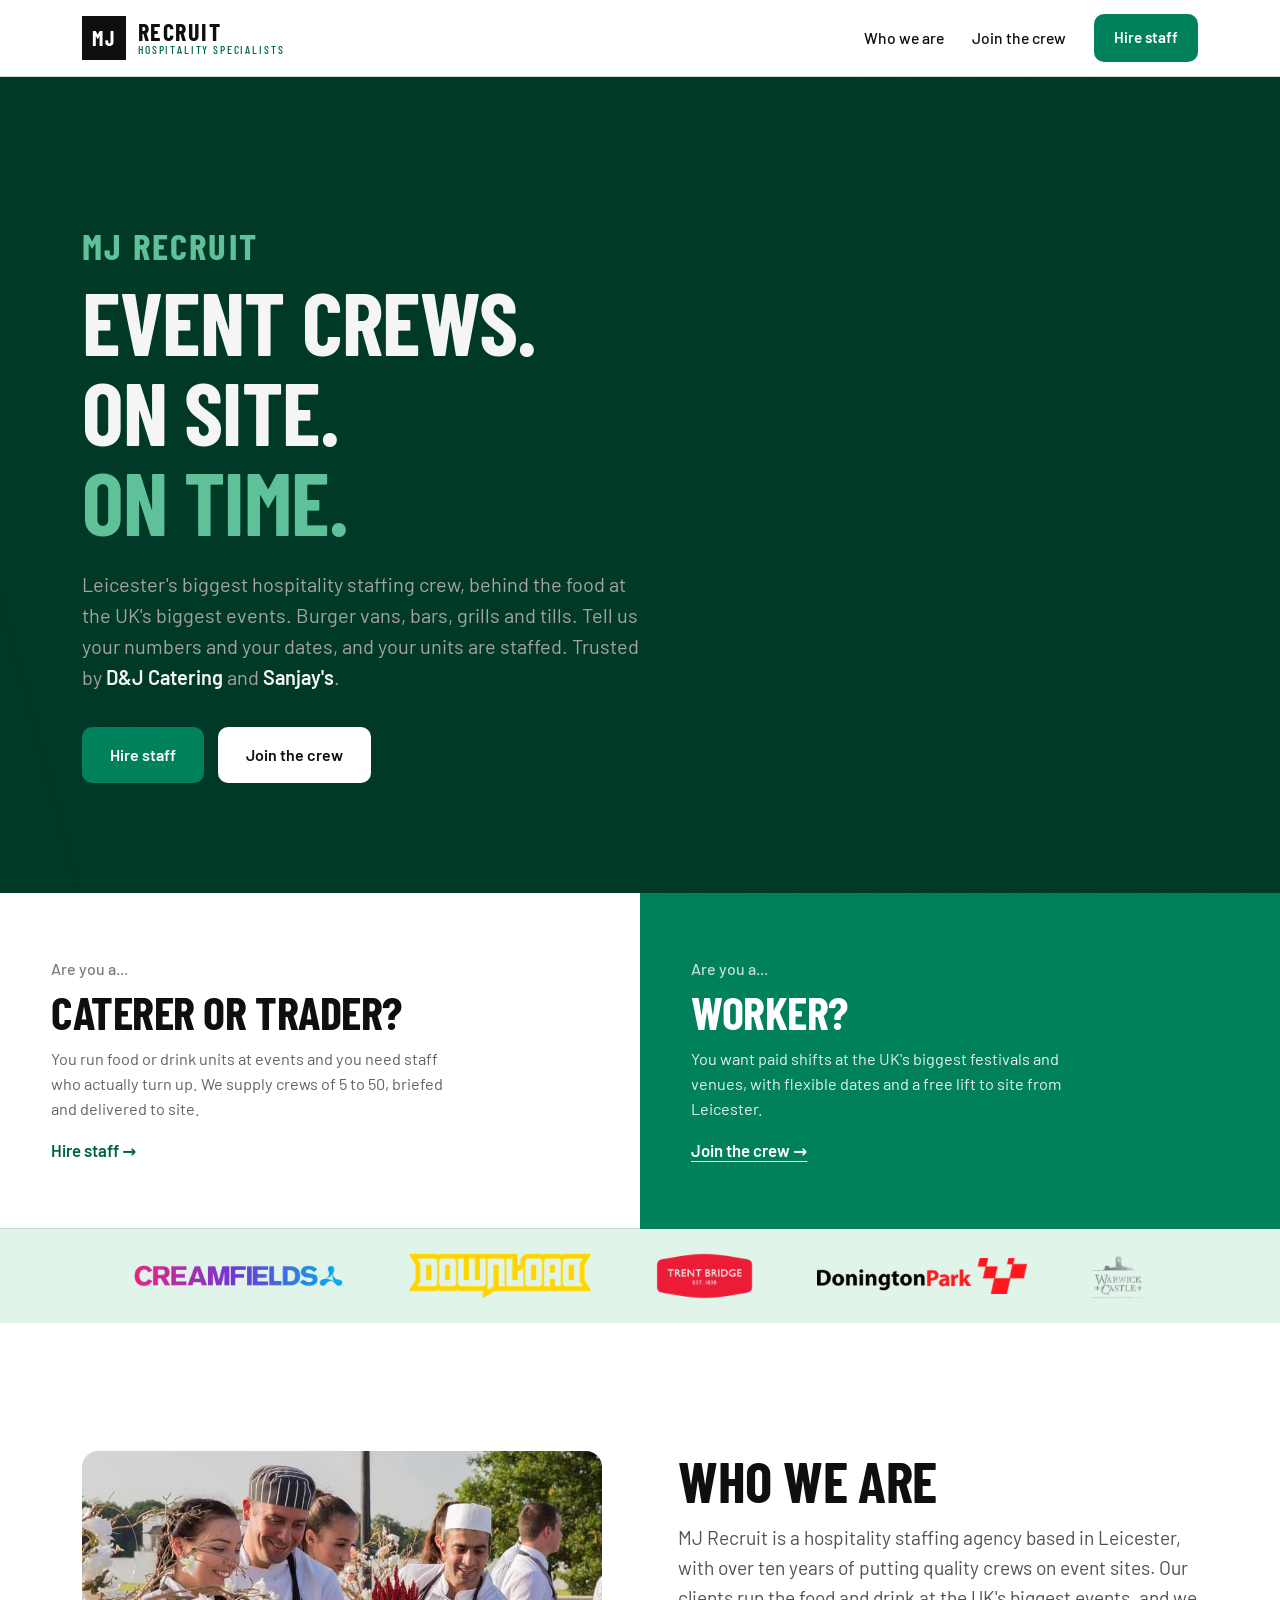
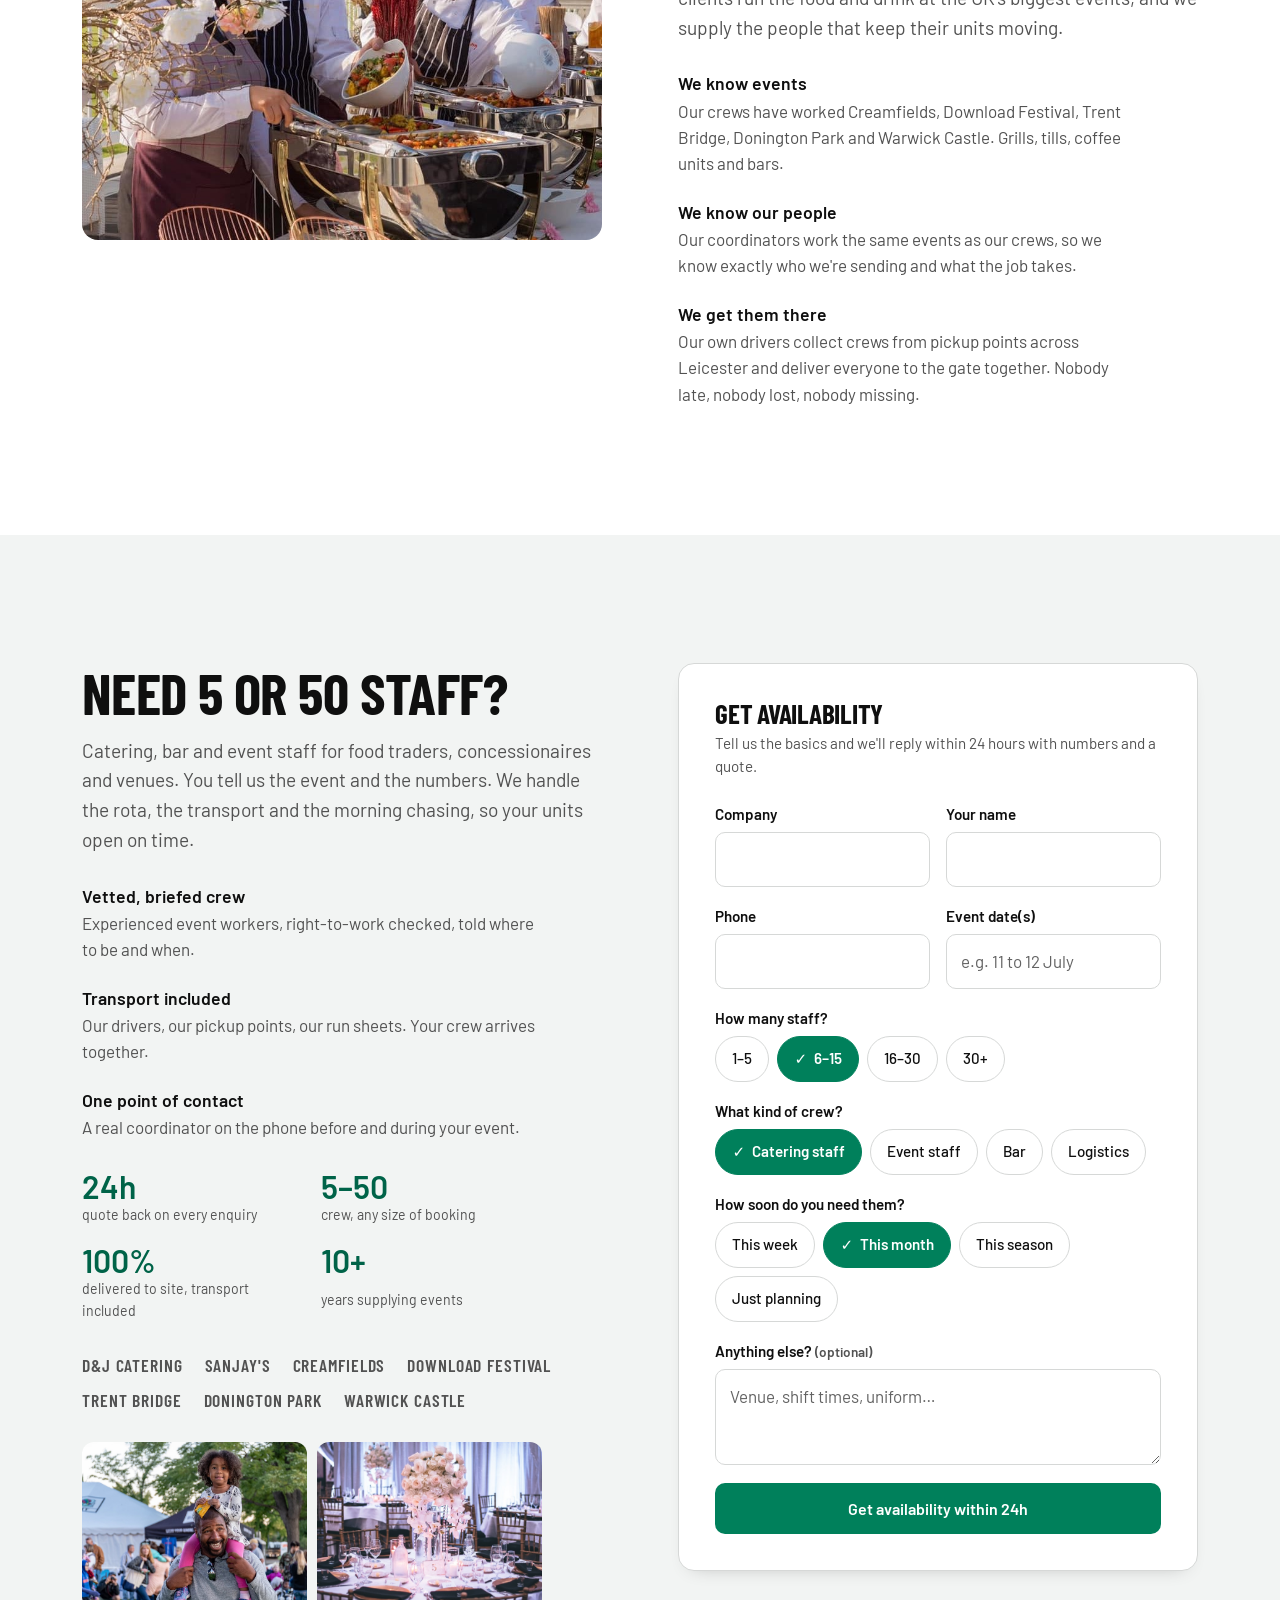
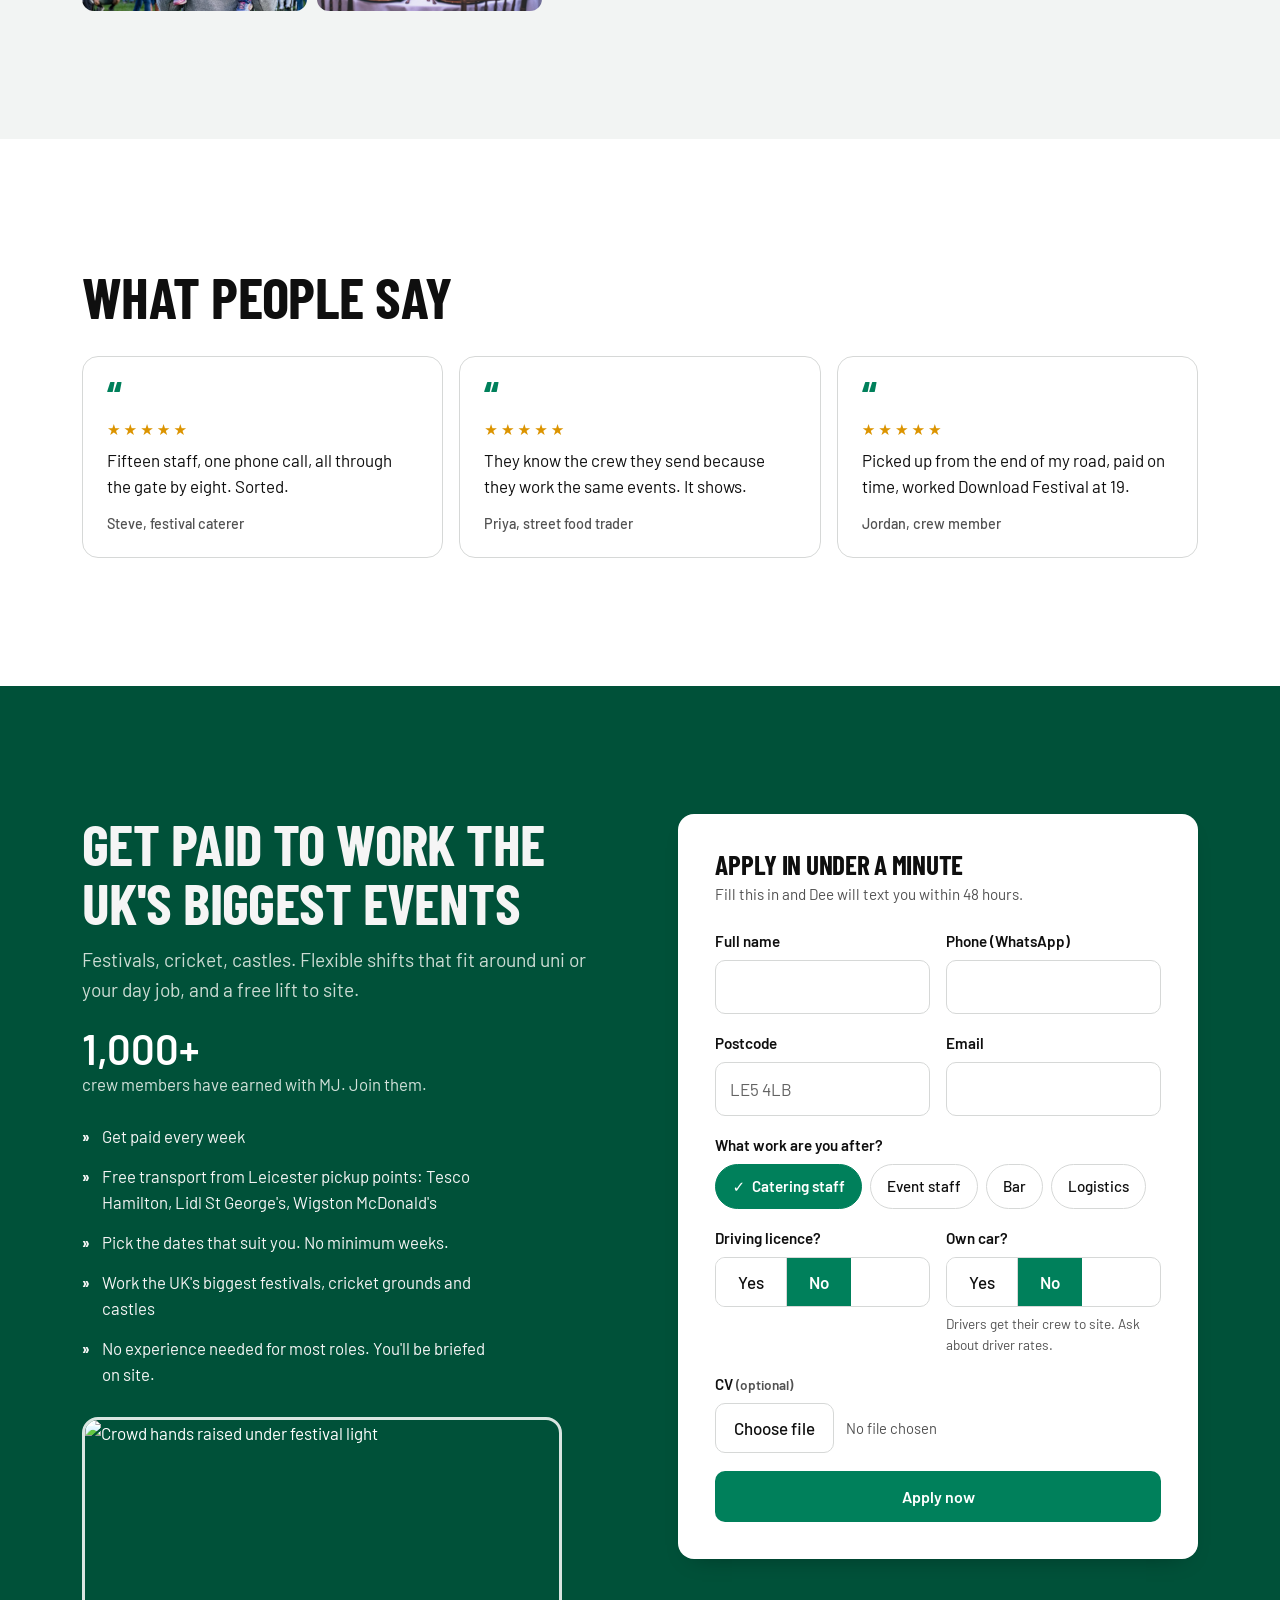
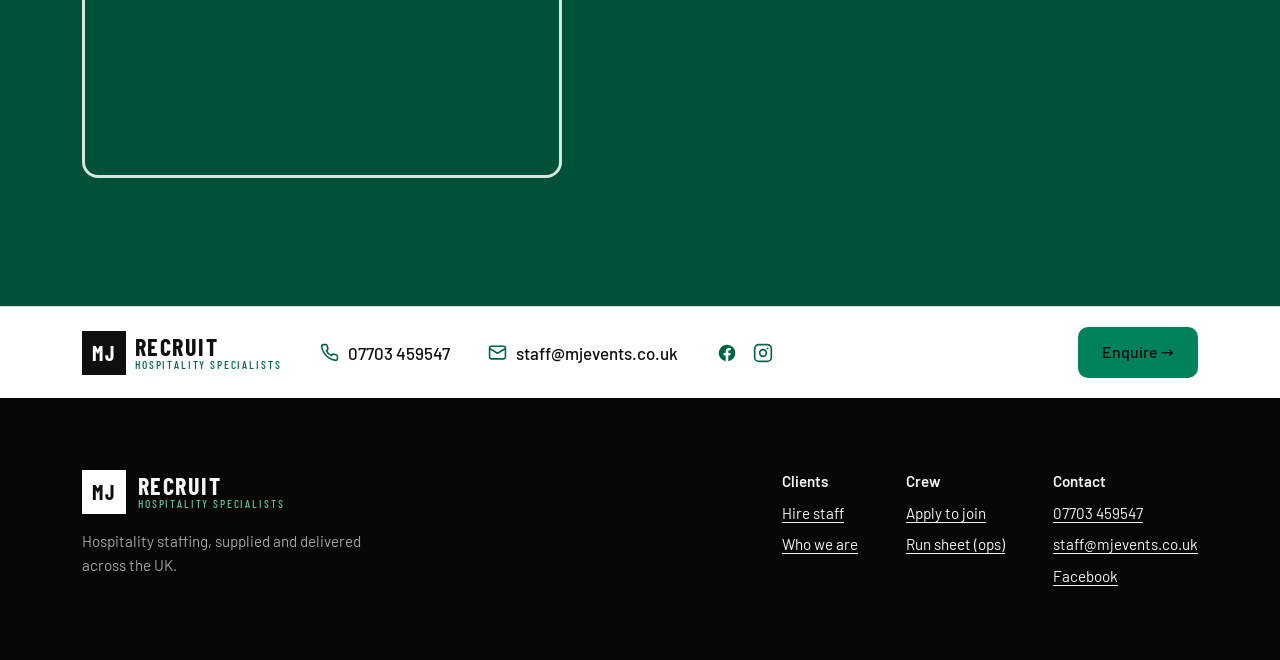
==== commit 0263af3d: "Venue logo wall on the site; tester rebuilt as "Lights up" intro Venues strip now shows the real Cre" ====
--- a/index.html
+++ b/index.html
@@ -75,12 +75,12 @@
   </section>
 
   <div class="venues" aria-label="Events our crews have worked">
-    <div class="row">
-      <span>Creamfields</span>
-      <span>Download Festival</span>
-      <span>Trent Bridge</span>
-      <span>Donington Park</span>
-      <span>Warwick Castle</span>
+    <div class="row logos">
+      <img src="assets/logos/creamfields.png" alt="Creamfields" loading="lazy">
+      <img src="assets/logos/download.png" alt="Download Festival" loading="lazy">
+      <img src="assets/logos/trent-bridge.png" alt="Trent Bridge" loading="lazy">
+      <img src="assets/logos/donington.png" alt="Donington Park" loading="lazy">
+      <img src="assets/logos/warwick.png" alt="Warwick Castle" loading="lazy">
     </div>
   </div>
 
--- a/assets/site.css
+++ b/assets/site.css
@@ -109,7 +109,7 @@
 /* Venue ticker */
 .venues {
   background: var(--brand-soft);
-  padding: 16px 0;
+  padding: 18px 0;
   overflow: hidden;
 }
 .venues .row span { color: var(--brand-deep); }
@@ -129,6 +129,13 @@
   letter-spacing: 0.04em;
 }
 .venues .row span::after { content: ""; }
+.venues .row.logos { align-items: center; padding: 6px 18px; }
+.venues .row.logos img {
+  height: clamp(30px, 5vw, 46px);
+  width: auto;
+  max-width: min(38vw, 210px);
+  object-fit: contain;
+}
 
 /* ---------- Shared band layout ---------- */
 .band { padding: clamp(64px, 10vw, 128px) 0; }
